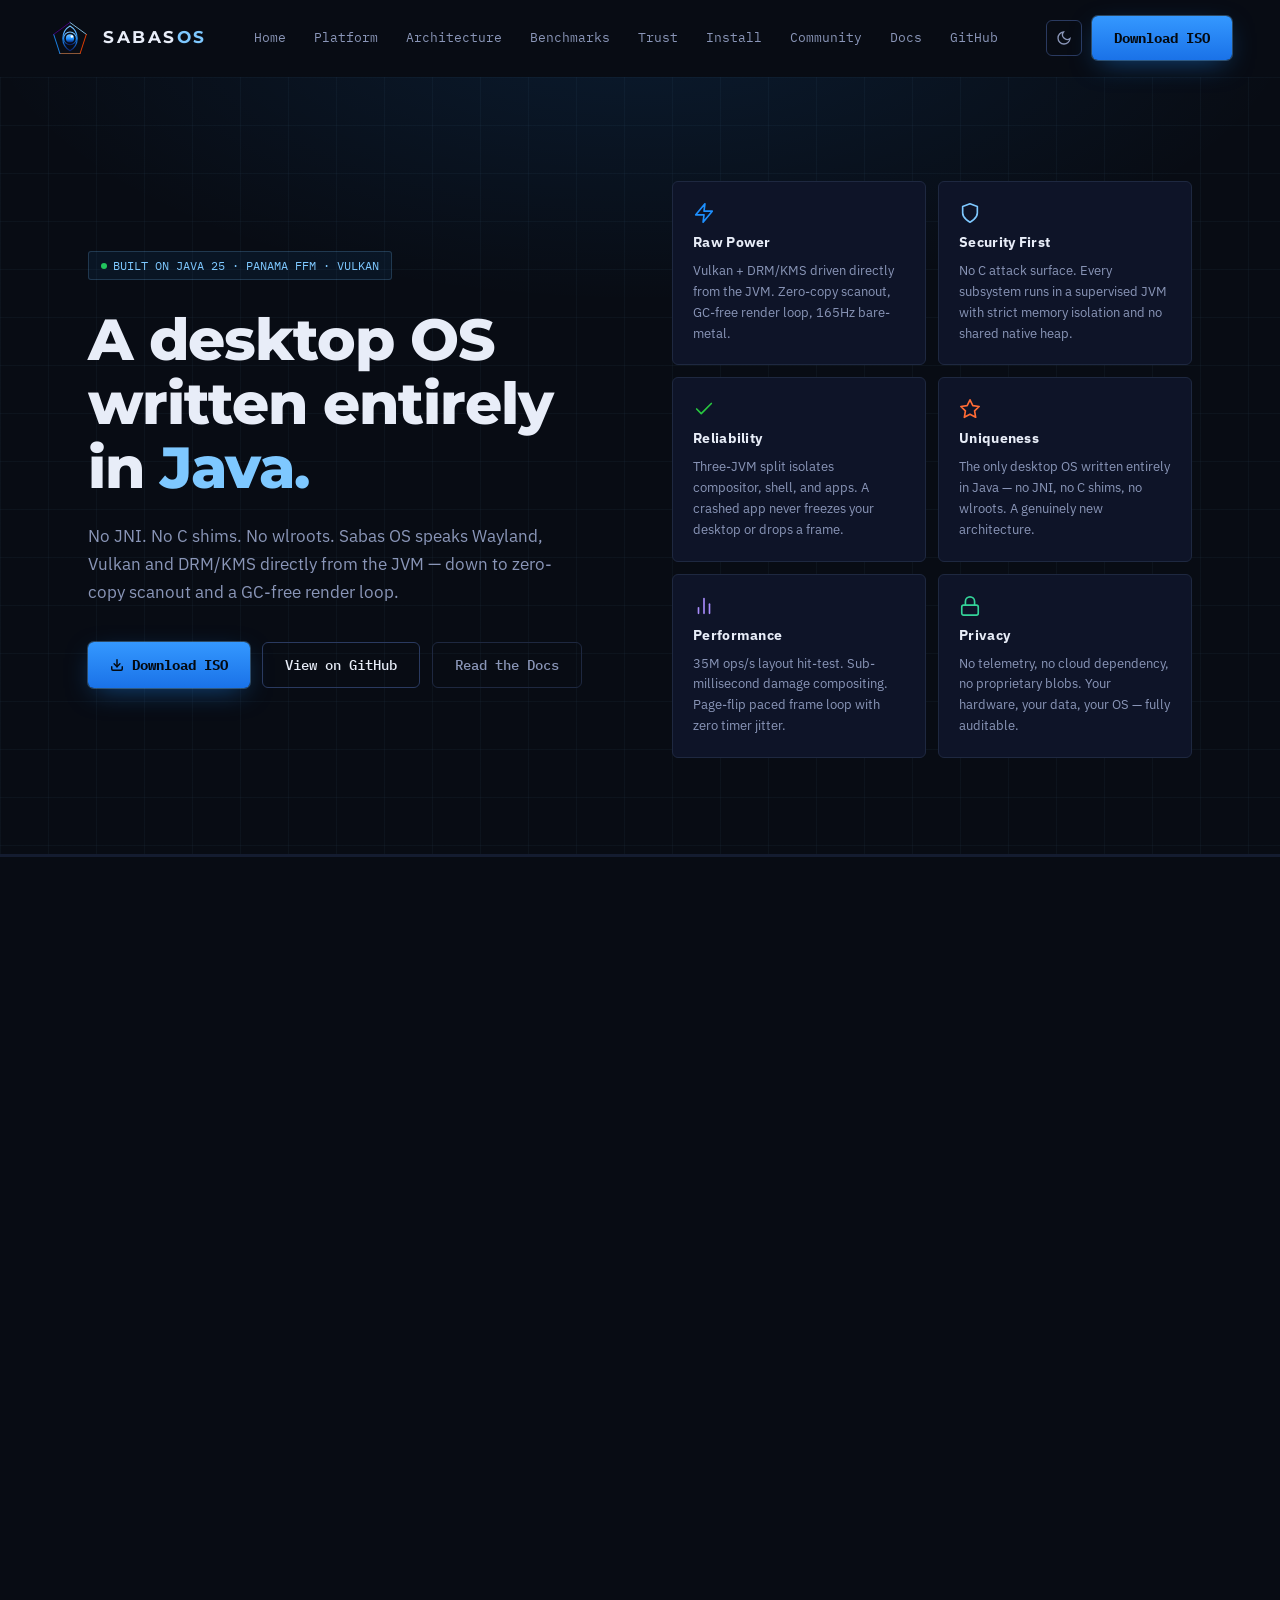
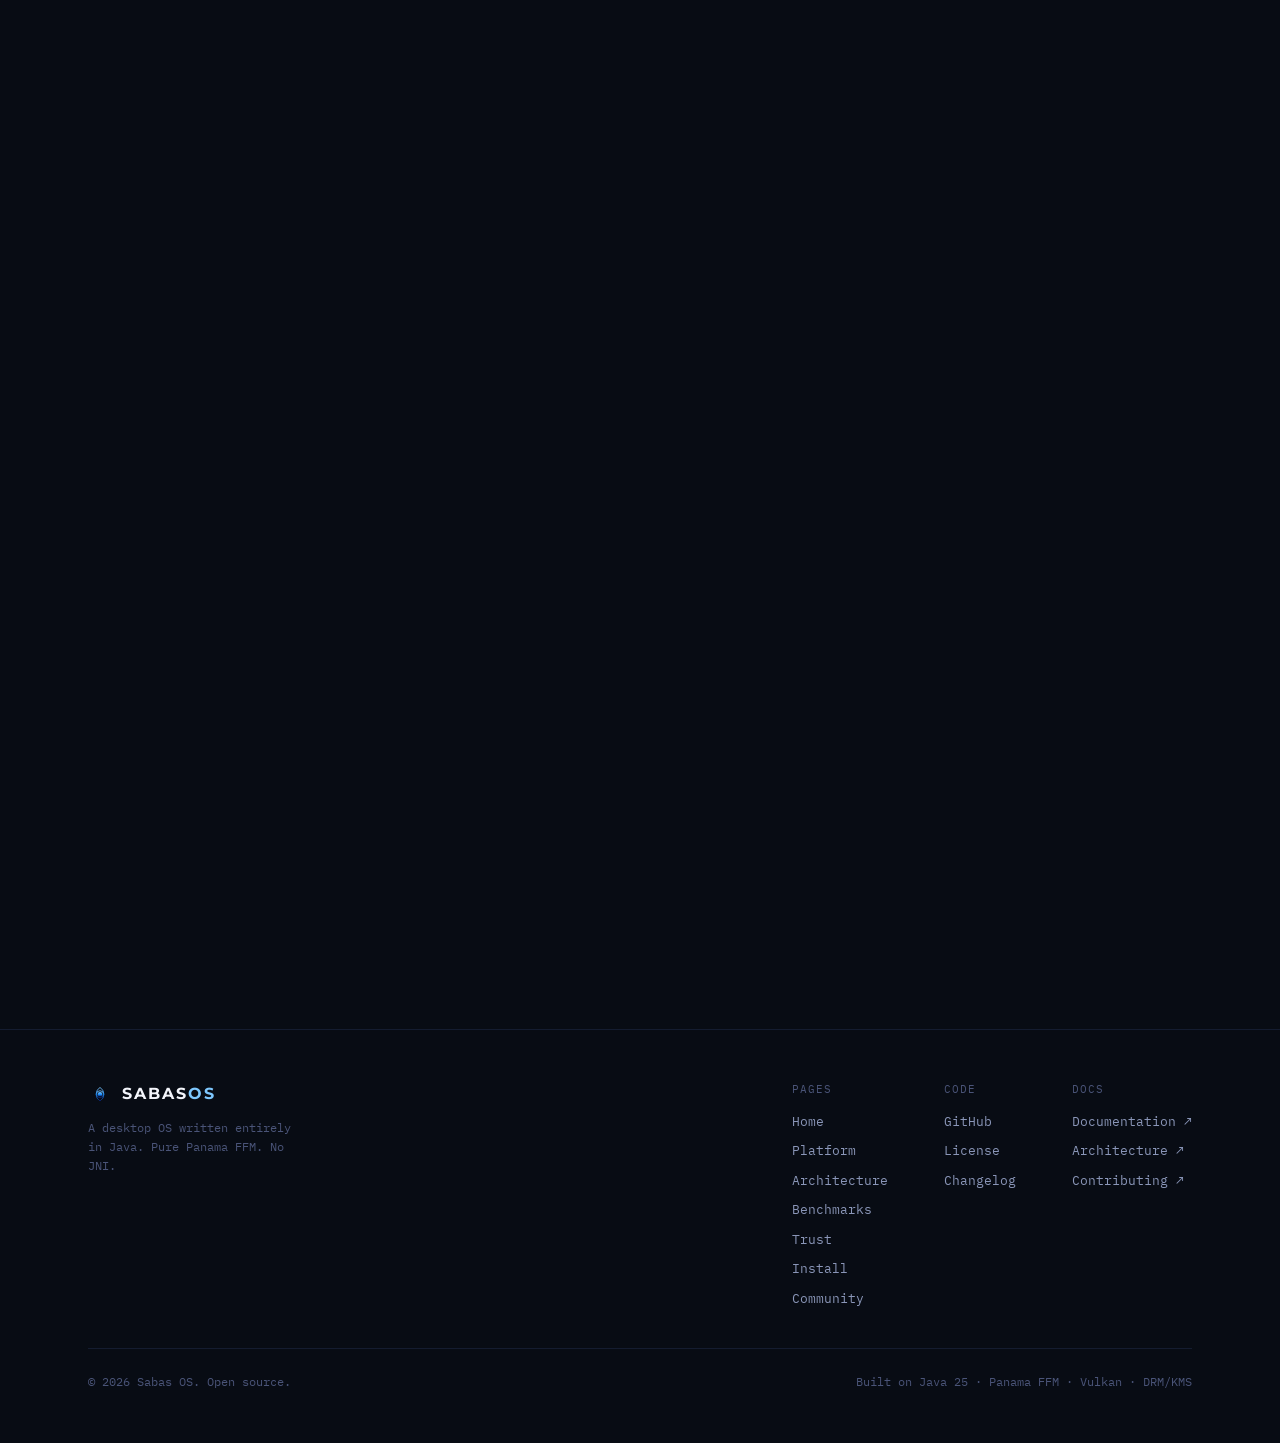
==== index.html @ 90305982 "feat: replace terminal with hero flash cards (power, security, reliability, uniqueness, performance," ====
<!DOCTYPE html>
<html lang="en">
<head>
  <meta charset="UTF-8">
  <meta name="viewport" content="width=device-width, initial-scale=1.0">
  <title>Sabas OS — A Desktop OS Written Entirely in Java</title>
  <meta name="description" content="Pure Panama FFM. Direct Vulkan + DRM/KMS. Zero-copy scanout. No JNI, no C shims, no wlroots.">
  <meta property="og:title" content="Sabas OS">
  <meta property="og:description" content="A desktop OS written entirely in Java — pure Panama FFM, direct Vulkan/DRM, zero-copy scanout.">
  <meta property="og:type" content="website">
  <link rel="preconnect" href="https://fonts.googleapis.com">
  <link rel="preconnect" href="https://fonts.gstatic.com" crossorigin>
  <link rel="stylesheet" href="assets/style.css">
</head>
<body>

<!-- NAV -->
<nav id="nav">
  <div class="nav-logo">
    <img src="assets/logo/sabas-pentagon-badge.svg" width="44" height="44" alt="Sabas OS" aria-hidden="true">
    <span class="nav-logo-text">SABAS<span>OS</span></span>
  </div>
  <div class="nav-links">
    <a href="index.html">Home</a>
    <a href="platform.html">Platform</a>
    <a href="architecture.html">Architecture</a>
    <a href="performance.html">Benchmarks</a>
    <a href="trust.html">Trust</a>
    <a href="install.html">Install</a>
    <a href="community.html">Community</a>
    <a href="https://sabasos.github.io/" target="_blank" rel="noopener">Docs</a>
    <a href="https://github.com/sabasos" target="_blank" rel="noopener">GitHub</a>
  </div>
  <div style="display:flex;align-items:center;gap:10px;">
    <button class="theme-toggle" aria-label="Toggle theme">
      <svg class="icon-moon" width="16" height="16" viewBox="0 0 24 24" fill="none" stroke="currentColor" stroke-width="2" stroke-linecap="round"><path d="M21 12.79A9 9 0 1 1 11.21 3 7 7 0 0 0 21 12.79z"/></svg>
      <svg class="icon-sun" width="16" height="16" viewBox="0 0 24 24" fill="none" stroke="currentColor" stroke-width="2" stroke-linecap="round"><circle cx="12" cy="12" r="5"/><line x1="12" y1="1" x2="12" y2="3"/><line x1="12" y1="21" x2="12" y2="23"/><line x1="4.22" y1="4.22" x2="5.64" y2="5.64"/><line x1="18.36" y1="18.36" x2="19.78" y2="19.78"/><line x1="1" y1="12" x2="3" y2="12"/><line x1="21" y1="12" x2="23" y2="12"/><line x1="4.22" y1="19.78" x2="5.64" y2="18.36"/><line x1="18.36" y1="5.64" x2="19.78" y2="4.22"/></svg>
    </button>
    <a href="install.html" class="btn btn-primary">Download ISO</a>
  </div>
</nav>

<!-- HERO -->
<section class="hero grid-bg">
  <div class="hero-glow"></div>
  <div class="wrap hero-inner" style="position:relative;">
    <div>
      <div class="badge">
        <span class="badge-dot"></span>
        BUILT ON JAVA 25 · PANAMA FFM · VULKAN
      </div>
      <h1 class="display hero-headline">
        A desktop OS<br>written entirely<br>in <em>Java.</em>
      </h1>
      <p class="hero-sub">
        No JNI. No C shims. No wlroots. Sabas OS speaks Wayland, Vulkan and DRM/KMS directly from the JVM — down to zero-copy scanout and a GC-free render loop.
      </p>
      <div class="hero-actions">
        <a href="install.html" class="btn btn-primary">
          <svg width="14" height="14" viewBox="0 0 24 24" fill="none" stroke="currentColor" stroke-width="2.5" stroke-linecap="round"><path d="M21 15v4a2 2 0 0 1-2 2H5a2 2 0 0 1-2-2v-4"/><polyline points="7 10 12 15 17 10"/><line x1="12" y1="15" x2="12" y2="3"/></svg>
          Download ISO
        </a>
        <a href="https://github.com/sabasos" class="btn btn-secondary" target="_blank" rel="noopener">View on GitHub</a>
        <a href="https://sabasos.github.io/" class="btn btn-ghost" target="_blank" rel="noopener">Read the Docs</a>
      </div>
    </div>
    <div class="hero-cards">
      <div class="hero-card">
        <div class="hero-card-icon" style="color:#1E90FF;">
          <svg width="22" height="22" viewBox="0 0 24 24" fill="none" stroke="currentColor" stroke-width="1.8" stroke-linecap="round" stroke-linejoin="round"><polygon points="13 2 3 14 12 14 11 22 21 10 12 10 13 2"/></svg>
        </div>
        <div class="hero-card-title">Raw Power</div>
        <div class="hero-card-desc">Vulkan + DRM/KMS driven directly from the JVM. Zero-copy scanout, GC-free render loop, 165Hz bare-metal.</div>
      </div>
      <div class="hero-card">
        <div class="hero-card-icon" style="color:#7EC8FF;">
          <svg width="22" height="22" viewBox="0 0 24 24" fill="none" stroke="currentColor" stroke-width="1.8" stroke-linecap="round" stroke-linejoin="round"><path d="M12 22s8-4 8-10V5l-8-3-8 3v7c0 6 8 10 8 10z"/></svg>
        </div>
        <div class="hero-card-title">Security First</div>
        <div class="hero-card-desc">No C attack surface. Every subsystem runs in a supervised JVM with strict memory isolation and no shared native heap.</div>
      </div>
      <div class="hero-card">
        <div class="hero-card-icon" style="color:#28C840;">
          <svg width="22" height="22" viewBox="0 0 24 24" fill="none" stroke="currentColor" stroke-width="1.8" stroke-linecap="round" stroke-linejoin="round"><polyline points="20 6 9 17 4 12"/></svg>
        </div>
        <div class="hero-card-title">Reliability</div>
        <div class="hero-card-desc">Three-JVM split isolates compositor, shell, and apps. A crashed app never freezes your desktop or drops a frame.</div>
      </div>
      <div class="hero-card">
        <div class="hero-card-icon" style="color:#FF6B35;">
          <svg width="22" height="22" viewBox="0 0 24 24" fill="none" stroke="currentColor" stroke-width="1.8" stroke-linecap="round" stroke-linejoin="round"><polygon points="12 2 15.09 8.26 22 9.27 17 14.14 18.18 21.02 12 17.77 5.82 21.02 7 14.14 2 9.27 8.91 8.26 12 2"/></svg>
        </div>
        <div class="hero-card-title">Uniqueness</div>
        <div class="hero-card-desc">The only desktop OS written entirely in Java — no JNI, no C shims, no wlroots. A genuinely new architecture.</div>
      </div>
      <div class="hero-card">
        <div class="hero-card-icon" style="color:#A78BFA;">
          <svg width="22" height="22" viewBox="0 0 24 24" fill="none" stroke="currentColor" stroke-width="1.8" stroke-linecap="round" stroke-linejoin="round"><line x1="18" y1="20" x2="18" y2="10"/><line x1="12" y1="20" x2="12" y2="4"/><line x1="6" y1="20" x2="6" y2="14"/></svg>
        </div>
        <div class="hero-card-title">Performance</div>
        <div class="hero-card-desc">35M ops/s layout hit-test. Sub-millisecond damage compositing. Page-flip paced frame loop with zero timer jitter.</div>
      </div>
      <div class="hero-card">
        <div class="hero-card-icon" style="color:#34D399;">
          <svg width="22" height="22" viewBox="0 0 24 24" fill="none" stroke="currentColor" stroke-width="1.8" stroke-linecap="round" stroke-linejoin="round"><rect x="3" y="11" width="18" height="11" rx="2" ry="2"/><path d="M7 11V7a5 5 0 0 1 10 0v4"/></svg>
        </div>
        <div class="hero-card-title">Privacy</div>
        <div class="hero-card-desc">No telemetry, no cloud dependency, no proprietary blobs. Your hardware, your data, your OS — fully auditable.</div>
      </div>
    </div>
  </div>
</section>

<!-- STATS BAR -->
<div class="stats-bar">
  <div class="wrap">
    <div class="stats-inner">
    </div>
  </div>
</div>

<!-- ABOUT -->
<section id="about" class="wrap section">
  <div style="display:grid;grid-template-columns:1fr 1fr;gap:64px;align-items:center;" class="reveal about-grid">
    <div>
      <span class="label">ABOUT</span>
      <h2 class="display" style="font-size:36px;font-weight:700;letter-spacing:-.3px;margin-bottom:20px;">What is Sabas OS?</h2>
      <p style="font-size:15px;line-height:1.75;color:var(--text-dim);margin-bottom:18px;">Sabas OS is a full desktop operating system built entirely in Java — not a Java desktop environment running on top of Linux, but a compositor, shell, window manager, and application platform that speaks directly to the hardware through Java 25's Panama Foreign Function &amp; Memory API.</p>
      <p style="font-size:15px;line-height:1.75;color:var(--text-dim);margin-bottom:18px;">The project started from a single question: <em style="color:var(--text);font-style:normal;">what does a modern OS look like if you remove the assumption that the graphics stack must be written in C?</em> The answer turned out to be a cleaner architecture — one runtime, one memory model, one toolchain — with no JNI bridges, no C shims, and no wlroots dependency anywhere in the stack.</p>
      <p style="font-size:15px;line-height:1.75;color:var(--text-dim);">Today Sabas OS boots bare-metal on AMD and Intel hardware, drives Vulkan and DRM/KMS directly from the JVM, and ships a working desktop with a terminal, file manager, system monitor, software center, and a built-in IDE with local AI.</p>
    </div>
    <div style="display:flex;flex-direction:column;gap:12px;">
      <div class="about-stat-card">
        <div class="about-stat-icon"><svg width="20" height="20" viewBox="0 0 24 24" fill="none" stroke="currentColor" stroke-width="1.6" stroke-linecap="round" stroke-linejoin="round"><polyline points="8 6 2 12 8 18"/><polyline points="16 6 22 12 16 18"/><line x1="13" y1="4" x2="11" y2="20"/></svg></div>
        <div><div class="about-stat-title">Pure Java, Java 25</div><div class="about-stat-desc">Panama FFM + Vector API. Zero native glue in the compositor, shell, or any built-in app.</div></div>
      </div>
      <div class="about-stat-card">
        <div class="about-stat-icon"><svg width="20" height="20" viewBox="0 0 24 24" fill="none" stroke="currentColor" stroke-width="1.6" stroke-linecap="round" stroke-linejoin="round"><circle cx="12" cy="12" r="10"/><polyline points="12 6 12 12 16 14"/></svg></div>
        <div><div class="about-stat-title">Active development</div><div class="about-stat-desc">Compositor, shell, IDE, AI, audio and browser subsystems all under active development in 2026.</div></div>
      </div>
      <div class="about-stat-card">
        <div class="about-stat-icon"><svg width="20" height="20" viewBox="0 0 24 24" fill="none" stroke="currentColor" stroke-width="1.6" stroke-linecap="round" stroke-linejoin="round"><path d="M17 21v-2a4 4 0 0 0-4-4H5a4 4 0 0 0-4 4v2"/><circle cx="9" cy="7" r="4"/><path d="M23 21v-2a4 4 0 0 0-3-3.87"/><path d="M16 3.13a4 4 0 0 1 0 7.75"/></svg></div>
        <div><div class="about-stat-title">Open source</div><div class="about-stat-desc">Every module is publicly reviewable. Architecture decisions are documented in the repo.</div></div>
      </div>
      <div class="about-stat-card">
        <div class="about-stat-icon"><svg width="20" height="20" viewBox="0 0 24 24" fill="none" stroke="currentColor" stroke-width="1.6" stroke-linecap="round" stroke-linejoin="round"><rect x="2" y="3" width="20" height="14" rx="2"/><line x1="8" y1="21" x2="16" y2="21"/><line x1="12" y1="17" x2="12" y2="21"/></svg></div>
        <div><div class="about-stat-title">Bare-metal first</div><div class="about-stat-desc">Designed to boot and run on real hardware — AMD, Intel, NVIDIA — not just inside a VM.</div></div>
      </div>
    </div>
  </div>
</section>

<!-- DESKTOP MOCK -->
<div class="wrap section-sm reveal">
  <div style="text-align:center;margin-bottom:24px;"><span class="label">THE DESKTOP</span></div>
  <div class="desktop-mock">
    <div class="mock-panel">
      <div class="mock-panel-left">
        <svg width="14" height="14" viewBox="0 0 200 200" style="opacity:.6"><circle cx="100" cy="102" r="18.73" fill="#7EC8FF"/></svg>
        <span class="mock-panel-item active">Workspace 1</span>
        <span class="mock-panel-item">Workspace 2</span>
        <span class="mock-panel-item">Workspace 3</span>
      </div>
      <span class="mock-clock">Mon 14 Jul  14:32</span>
      <div style="display:flex;gap:12px;align-items:center;">
        <span class="mock-panel-item">▲ 2.1%</span>
        <span class="mock-panel-item">⬡ 4.2 GB</span>
        <span class="mock-panel-item active">165Hz</span>
      </div>
    </div>
    <div class="mock-desktop">
      <div class="mock-window" style="width:38%;height:72%;">
        <div class="mock-titlebar">
          <div class="mock-btn" style="background:#FF5F57;"></div>
          <div class="mock-btn" style="background:#FEBC2E;"></div>
          <div class="mock-btn" style="background:#28C840;"></div>
          <span style="font-family:'IBM Plex Mono',monospace;font-size:9px;color:var(--text-faint);margin-left:8px;">sabas-ide — Main.java</span>
        </div>
        <div class="mock-content" style="background:rgba(6,10,18,0.9);">
          <div class="mock-line accent" style="width:45%;"></div>
          <div class="mock-line" style="width:90%;"></div>
          <div class="mock-line" style="width:75%;"></div>
          <div class="mock-line accent" style="width:55%;"></div>
          <div class="mock-line" style="width:85%;"></div>
          <div class="mock-line" style="width:40%;"></div>
          <div class="mock-line accent" style="width:70%;"></div>
          <div class="mock-line" style="width:60%;"></div>
        </div>
      </div>
      <div style="display:flex;flex-direction:column;gap:10px;width:28%;height:72%;">
        <div class="mock-window" style="flex:1;">
          <div class="mock-titlebar">
            <div class="mock-btn" style="background:#FF5F57;"></div>
            <div class="mock-btn" style="background:#FEBC2E;"></div>
            <div class="mock-btn" style="background:#28C840;"></div>
            <span style="font-family:'IBM Plex Mono',monospace;font-size:9px;color:var(--text-faint);margin-left:8px;">Terminal</span>
          </div>
          <div class="mock-content" style="background:rgba(6,10,18,0.9);">
            <div class="mock-line" style="width:80%;"></div>
            <div class="mock-line accent" style="width:60%;"></div>
            <div class="mock-line" style="width:70%;"></div>
          </div>
        </div>
        <div class="mock-window" style="flex:1;">
          <div class="mock-titlebar">
            <div class="mock-btn" style="background:#FF5F57;"></div>
            <div class="mock-btn" style="background:#FEBC2E;"></div>
            <div class="mock-btn" style="background:#28C840;"></div>
            <span style="font-family:'IBM Plex Mono',monospace;font-size:9px;color:var(--text-faint);margin-left:8px;">System Monitor</span>
          </div>
          <div class="mock-content">
            <div class="mock-line accent" style="width:90%;"></div>
            <div class="mock-line" style="width:65%;"></div>
            <div class="mock-line accent" style="width:50%;"></div>
          </div>
        </div>
      </div>
      <div class="mock-window" style="width:26%;height:72%;">
        <div class="mock-titlebar">
          <div class="mock-btn" style="background:#FF5F57;"></div>
          <div class="mock-btn" style="background:#FEBC2E;"></div>
          <div class="mock-btn" style="background:#28C840;"></div>
          <span style="font-family:'IBM Plex Mono',monospace;font-size:9px;color:var(--text-faint);margin-left:8px;">Files</span>
        </div>
        <div class="mock-content">
          <div class="mock-line" style="width:70%;"></div>
          <div class="mock-line" style="width:55%;"></div>
          <div class="mock-line accent" style="width:80%;"></div>
          <div class="mock-line" style="width:60%;"></div>
        </div>
      </div>
    </div>
    <div style="position:absolute;bottom:10px;left:50%;transform:translateX(-50%);font-family:'IBM Plex Mono',monospace;font-size:9px;color:var(--text-faint);white-space:nowrap;">
      sabas-shell · Vulkan compositor · 165Hz · zero-copy scanout path A
    </div>
  </div>
</div>

<!-- PAGE NAV STRIP -->
<div class="wrap" style="padding-block:48px 96px;">
  <div style="display:grid;grid-template-columns:repeat(3,1fr);gap:12px;" class="reveal">
    <a href="platform.html" class="page-nav-card">
      <div class="page-nav-label">NEXT →</div>
      <div class="page-nav-title">Platform &amp; Apps</div>
      <div class="page-nav-desc">Workspace isolation, AI, IDE, browser, audio, media, built-in apps.</div>
    </a>
    <a href="architecture.html" class="page-nav-card">
      <div class="page-nav-label">EXPLORE →</div>
      <div class="page-nav-title">Architecture</div>
      <div class="page-nav-desc">Three-JVM split, frame loop, scanout paths, comparison table.</div>
    </a>
    <a href="performance.html" class="page-nav-card">
      <div class="page-nav-label">NUMBERS →</div>
      <div class="page-nav-title">Benchmarks</div>
      <div class="page-nav-desc">30 JMH results across layout, rasteriser, config, PTY and VT parser.</div>
    </a>
  </div>
</div>

<!-- FOOTER -->
<footer class="footer">
  <div class="wrap">
    <div class="footer-inner">
      <div class="footer-brand">
        <div style="display:flex;align-items:center;gap:10px;">
          <svg width="24" height="24" viewBox="0 0 200 200" aria-hidden="true">
            <defs><linearGradient id="footGrad" x1="0%" y1="100%" x2="0%" y2="0%"><stop offset="0%" stop-color="#0B1F6B"/><stop offset="45%" stop-color="#1E90FF"/><stop offset="100%" stop-color="#7EC8FF"/></linearGradient></defs>
            <path d="M100,45.7 A65,65 0 0,1 100,158.3 A65,65 0 0,1 100,45.7 Z" fill="none" stroke="url(#footGrad)" stroke-width="7"/>
            <circle cx="100" cy="102" r="29.02" fill="none" stroke="url(#footGrad)" stroke-width="7"/>
            <circle cx="100" cy="102" r="18.73" fill="url(#footGrad)"/>
          </svg>
          <span style="font-family:'Montserrat',sans-serif;font-weight:700;font-size:16px;letter-spacing:2px;color:#F3F5FB;">SABAS<span style="color:var(--accent-bright);">OS</span></span>
        </div>
        <p class="footer-tagline">A desktop OS written entirely in Java. Pure Panama FFM. No JNI.</p>
      </div>
      <div class="footer-cols">
        <div class="footer-col">
          <span class="footer-col-title">PAGES</span>
          <a href="index.html">Home</a>
          <a href="platform.html">Platform</a>
          <a href="architecture.html">Architecture</a>
          <a href="performance.html">Benchmarks</a>
          <a href="trust.html">Trust</a>
          <a href="install.html">Install</a>
          <a href="community.html">Community</a>
        </div>
        <div class="footer-col">
          <span class="footer-col-title">CODE</span>
          <a href="https://github.com/sabasos" target="_blank" rel="noopener">GitHub</a>
          <a href="https://github.com/sabasos/sabas-os/blob/main/LICENSE" target="_blank" rel="noopener">License</a>
          <a href="https://github.com/sabasos/sabas-os/releases" target="_blank" rel="noopener">Changelog</a>
        </div>
        <div class="footer-col">
          <span class="footer-col-title">DOCS</span>
          <a href="https://sabasos.github.io/" target="_blank" rel="noopener">Documentation ↗</a>
          <a href="https://sabasos.github.io/" target="_blank" rel="noopener">Architecture ↗</a>
          <a href="https://sabasos.github.io/" target="_blank" rel="noopener">Contributing ↗</a>
        </div>
      </div>
    </div>
    <div class="footer-bottom">
      <span class="footer-copy">© 2026 Sabas OS. Open source.</span>
      <span class="footer-copy" style="color:var(--text-faint);">Built on Java 25 · Panama FFM · Vulkan · DRM/KMS</span>
    </div>
  </div>
</footer>

<script src="assets/main.js"></script>
</body>
</html>
---- assets/style.css ----
/* ================================================================
   Sabas OS — style.css
   ================================================================ */
@import url('https://fonts.googleapis.com/css2?family=Montserrat:wght@600;700;800&family=IBM+Plex+Sans:wght@400;500;600&family=IBM+Plex+Mono:wght@400;500&display=swap');

:root {
  --bg: #080C14;
  --bg-raised: #0C1120;
  --bg-card: #0E1428;
  --border: #1E2840;
  --border-soft: #141C30;
  --border-bright: #2A3A60;
  --text: #E8EDF8;
  --text-dim: #8A96B8;
  --text-faint: #4A5478;
  --accent: #1E90FF;
  --accent-bright: #7EC8FF;
  --accent-glow: rgba(30,144,255,0.18);
  --flame: #FF4500;
  --flame-dim: rgba(255,69,0,0.15);
  --green: #22C55E;
  --radius: 6px;
}

[data-theme="light"] {
  --bg: #F4F7FD;
  --bg-raised: #EAEEF8;
  --bg-card: #FFFFFF;
  --border: #D0D8EC;
  --border-soft: #E0E6F4;
  --border-bright: #B0BCDA;
  --text: #0E1428;
  --text-dim: #3A4A6A;
  --text-faint: #7A8AAA;
  --accent: #1060CC;
  --accent-bright: #1060CC;
  --accent-glow: rgba(16,96,204,0.12);
  --flame: #D93A00;
  --flame-dim: rgba(217,58,0,0.1);
  --green: #16A34A;
}

*, *::before, *::after { box-sizing: border-box; margin: 0; padding: 0; }
html { scroll-behavior: smooth; }
body {
  background: var(--bg);
  color: var(--text);
  font-family: 'IBM Plex Sans', system-ui, sans-serif;
  -webkit-font-smoothing: antialiased;
  overflow-x: hidden;
  line-height: 1.5;
}
h1,h2,h3,h4 { text-wrap: balance; line-height: 1.1; }
a { color: var(--accent-bright); text-decoration: none; transition: color .15s; }
a:hover { color: #B0DAFF; }
code, .mono { font-family: 'IBM Plex Mono', 'SF Mono', monospace; }
.display { font-family: 'Montserrat', system-ui, sans-serif; }
::selection { background: var(--accent); color: #04090F; }

/* Layout */
.wrap { max-width: 1200px; margin: 0 auto; padding-inline: 48px; }
.section { padding-block: 96px; }
.section-sm { padding-block: 64px; }

/* Grid bg */
.grid-bg {
  background-image:
    linear-gradient(rgba(126,200,255,0.04) 1px, transparent 1px),
    linear-gradient(90deg, rgba(126,200,255,0.04) 1px, transparent 1px);
  background-size: 48px 48px;
}

/* Buttons */
.btn {
  display: inline-flex; align-items: center; gap: 8px;
  padding: 12px 22px; border-radius: var(--radius);
  font-size: 13.5px; font-weight: 500; font-family: 'IBM Plex Mono', monospace;
  cursor: pointer; border: none; transition: all .15s; white-space: nowrap;
}
.btn-primary {
  background: linear-gradient(180deg, #3498FF 0%, #1A72E8 100%);
  color: #04090F; font-weight: 700;
  box-shadow: 0 0 0 1px rgba(126,200,255,0.3), 0 8px 28px -8px rgba(30,144,255,0.5);
}
.btn-primary:hover { filter: brightness(1.1); color: #04090F; transform: translateY(-1px); }
.btn-secondary { background: transparent; color: var(--text); border: 1px solid var(--border-bright); }
.btn-secondary:hover { border-color: #4A6090; background: rgba(126,200,255,0.05); color: var(--text); }
.btn-ghost { background: transparent; color: var(--text-dim); border: 1px solid var(--border); }
.btn-ghost:hover { color: var(--text); border-color: var(--border-bright); }

/* Labels */
.label {
  display: inline-flex; align-items: center; gap: 8px;
  font-family: 'IBM Plex Mono', monospace; font-size: 11px;
  color: var(--accent-bright); letter-spacing: 1.5px; margin-bottom: 16px;
}
.label::before { content: ''; width: 16px; height: 1px; background: var(--accent-bright); opacity: .6; }

/* Cards */
.card { background: var(--bg-card); border: 1px solid var(--border); border-radius: var(--radius); padding: 32px; }
.card-top-accent { border-top: 2px solid var(--accent); }
.card-top-flame { border-top: 2px solid var(--flame); }

/* Terminal */
.terminal { background: var(--bg-raised); border: 1px solid var(--border); border-radius: var(--radius); overflow: hidden; box-shadow: 0 24px 64px -24px rgba(0,0,0,0.7), 0 0 0 1px rgba(126,200,255,0.06); }
.terminal-bar { display: flex; align-items: center; gap: 7px; padding: 11px 14px; border-bottom: 1px solid var(--border-soft); background: rgba(255,255,255,0.02); }
.terminal-dot { width: 10px; height: 10px; border-radius: 50%; }
.terminal-body { padding: 20px; font-size: 13px; line-height: 1.9; color: #8AA4CC; overflow-x: auto; }
.terminal-body .prompt { color: var(--text-faint); }
.terminal-body .out { color: #5A7090; }
.terminal-body .ok { color: var(--accent-bright); }
.terminal-body .cmd { color: #C8D8F0; }

/* Badge */
.badge { display: inline-flex; align-items: center; gap: 6px; font-family: 'IBM Plex Mono', monospace; font-size: 11.5px; color: var(--accent-bright); border: 1px solid rgba(126,200,255,0.2); background: rgba(30,144,255,0.07); padding: 5px 12px; border-radius: 3px; margin-bottom: 28px; }
.badge-dot { width: 6px; height: 6px; border-radius: 50%; background: var(--green); animation: pulse 2s infinite; }
@keyframes pulse { 0%,100%{opacity:1} 50%{opacity:.4} }

/* Reveal */
.reveal { opacity: 0; transform: translateY(24px); transition: opacity .55s ease, transform .55s ease; }
.reveal.visible { opacity: 1; transform: none; }
.reveal-delay-1 { transition-delay: .1s; }
.reveal-delay-2 { transition-delay: .2s; }
.reveal-delay-3 { transition-delay: .3s; }

/* Nav */
#nav { position: sticky; top: 0; z-index: 100; display: flex; align-items: center; justify-content: space-between; padding: 16px 48px; border-bottom: 1px solid transparent; transition: border-color .2s, background .2s, backdrop-filter .2s; }
#nav.scrolled { border-bottom-color: var(--border-soft); background: rgba(8,12,20,0.9); backdrop-filter: blur(12px); }
[data-theme="light"] #nav { background: rgba(244,247,253,0.95); }
[data-theme="light"] #nav.scrolled { background: rgba(244,247,253,0.95); }
.nav-logo { display: flex; align-items: center; gap: 11px; }
.nav-logo-text { font-family: 'Montserrat', sans-serif; font-weight: 700; font-size: 17px; letter-spacing: 2.5px; color: var(--text); }
.nav-logo-text span { color: var(--accent-bright); }
.nav-links { display: flex; gap: 28px; align-items: center; }
.nav-links a { font-family: 'IBM Plex Mono', monospace; font-size: 13px; color: var(--text-dim); transition: color .15s; }
.nav-links a:hover, .nav-links a.active { color: var(--text); }

/* Hero */
.hero { position: relative; border-bottom: 1px solid var(--border-soft); }
.hero-glow { position: absolute; inset: 0; pointer-events: none; background: radial-gradient(ellipse 80% 60% at 50% -10%, rgba(30,144,255,0.12), transparent 65%); }
.hero-inner { display: grid; grid-template-columns: 1fr 1fr; gap: 64px; align-items: center; padding-block: 104px 96px; }
.hero-headline { font-size: 58px; font-weight: 800; letter-spacing: -1px; color: var(--text); margin-bottom: 22px; }
.hero-cards { display: grid; grid-template-columns: 1fr 1fr; gap: 12px; }
.hero-card { background: var(--bg-card); border: 1px solid var(--border); border-radius: var(--radius); padding: 20px; display: flex; flex-direction: column; gap: 8px; transition: border-color .15s, background .15s; }
.hero-card:hover { border-color: var(--accent-bright); background: var(--accent-glow); }
.hero-card-icon { display: flex; }
.hero-card-title { font-size: 14px; font-weight: 700; color: var(--text); letter-spacing: .3px; }
.hero-card-desc { font-size: 13px; line-height: 1.6; color: var(--text-dim); }
.hero-headline em { font-style: normal; color: var(--accent-bright); }
.hero-sub { font-size: 17px; line-height: 1.65; color: var(--text-dim); margin-bottom: 36px; max-width: 500px; }
.hero-actions { display: flex; gap: 12px; flex-wrap: wrap; }

/* Stats bar */
.stats-bar { border-top: 1px solid var(--border-soft); border-bottom: 1px solid var(--border-soft); background: var(--bg-raised); }
.stats-inner { display: flex; align-items: stretch; }
.stat-item { flex: 1; padding: 28px 32px; border-right: 1px solid var(--border-soft); display: flex; flex-direction: column; gap: 4px; }
.stat-item:last-child { border-right: none; }
.stat-value { font-family: 'Montserrat', sans-serif; font-size: 28px; font-weight: 800; color: var(--accent-bright); }
.stat-label { font-family: 'IBM Plex Mono', monospace; font-size: 11px; color: var(--text-faint); letter-spacing: 1px; }

/* Feature grid */
.feature-grid { display: grid; grid-template-columns: repeat(2, 1fr); gap: 1px; background: var(--border); border: 1px solid var(--border); border-radius: var(--radius); overflow: hidden; }
.feature-card { background: var(--bg-card); padding: 36px; display: flex; flex-direction: column; gap: 14px; }
.feature-card-wide { grid-column: 1 / -1; }
.feature-icon { color: var(--accent-bright); flex-shrink: 0; }
.feature-tag { font-family: 'IBM Plex Mono', monospace; font-size: 10.5px; color: var(--text-faint); letter-spacing: 1px; }
.feature-title { font-size: 19px; font-weight: 600; color: #F0F4FA; }
.feature-desc { font-size: 14px; line-height: 1.7; color: var(--text-dim); }
.feature-chip { font-family: 'IBM Plex Mono', monospace; font-size: 11px; color: var(--text-faint); padding-top: 8px; border-top: 1px solid var(--border-soft); margin-top: 4px; }

/* Value grid */
.value-grid { display: grid; grid-template-columns: repeat(3, 1fr); gap: 1px; background: var(--border); border: 1px solid var(--border); border-radius: var(--radius); overflow: hidden; }
.value-card { background: var(--bg-card); padding: 32px; border-top: 2px solid var(--accent); }
.value-card.flame { border-top-color: var(--flame); }
.value-title { font-size: 16px; font-weight: 600; color: #F0F4FA; margin-bottom: 10px; }
.value-desc { font-size: 13.5px; line-height: 1.65; color: var(--text-dim); }

/* Apps grid */
.apps-grid { display: grid; grid-template-columns: repeat(8, 1fr); gap: 1px; background: var(--border); border: 1px solid var(--border); border-radius: var(--radius); overflow: hidden; }
.app-cell { background: var(--bg-card); padding: 28px 20px; display: flex; flex-direction: column; gap: 14px; }
.app-cell svg { color: var(--accent-bright); }
.app-cell.highlight { border-top: 2px solid var(--accent); background: rgba(30,144,255,0.04); }
.app-cell.highlight svg { color: var(--accent-bright); filter: drop-shadow(0 0 6px rgba(126,200,255,0.4)); }
.app-name { font-size: 14px; font-weight: 600; color: #F0F4FA; margin-bottom: 5px; }
.app-desc { font-size: 12px; line-height: 1.6; color: var(--text-dim); }
.app-badge { display: inline-flex; align-items: center; gap: 5px; font-family: 'IBM Plex Mono', monospace; font-size: 10px; color: var(--accent-bright); background: rgba(30,144,255,0.1); border: 1px solid rgba(126,200,255,0.2); padding: 3px 8px; border-radius: 3px; margin-top: 2px; width: fit-content; }

/* Architecture */
.arch-supervisor { background: var(--bg-card); border: 1px solid var(--border); border-radius: var(--radius); padding: 28px 32px; margin-bottom: 8px; }
.arch-row { display: grid; grid-template-columns: 1fr 48px 1fr; gap: 8px; align-items: stretch; }
.arch-box { background: var(--bg-card); border: 1px solid var(--border); border-radius: var(--radius); padding: 28px; }
.arch-connector { display: flex; flex-direction: column; align-items: center; justify-content: center; gap: 6px; }
.arch-label { font-family: 'IBM Plex Mono', monospace; font-size: 10px; color: var(--text-faint); letter-spacing: 1px; margin-bottom: 6px; }
.arch-title { font-size: 15px; font-weight: 600; color: #F0F4FA; margin-bottom: 14px; }
.arch-list { font-family: 'IBM Plex Mono', monospace; font-size: 12px; line-height: 2; color: var(--text-dim); }

/* Path chips */
.path-row { display: grid; grid-template-columns: repeat(6, 1fr); gap: 8px; }
.path-chip { border: 1px solid var(--border); border-radius: 4px; padding: 12px 8px; text-align: center; }
.path-chip.active { border-color: var(--accent); background: rgba(30,144,255,0.08); }
.path-letter { font-family: 'IBM Plex Mono', monospace; font-size: 14px; font-weight: 500; color: var(--text-dim); }
.path-chip.active .path-letter { color: var(--accent-bright); }
.path-desc { font-family: 'IBM Plex Mono', monospace; font-size: 10px; color: var(--text-faint); margin-top: 5px; }
.path-chip.active .path-desc { color: var(--accent-bright); opacity: .7; }

/* Pipeline */
.pipeline { display: flex; align-items: stretch; gap: 0; border: 1px solid var(--border); border-radius: var(--radius); overflow: hidden; }
.pipeline-step { flex: 1; padding: 20px 16px; background: var(--bg-card); border-right: 1px solid var(--border); position: relative; }
.pipeline-step:last-child { border-right: none; }
.pipeline-step::after { content: '→'; position: absolute; right: -10px; top: 50%; transform: translateY(-50%); font-family: 'IBM Plex Mono', monospace; font-size: 12px; color: var(--text-faint); z-index: 1; }
.pipeline-step:last-child::after { display: none; }
.pipeline-num { font-family: 'IBM Plex Mono', monospace; font-size: 10px; color: var(--accent-bright); margin-bottom: 6px; }
.pipeline-name { font-size: 13px; font-weight: 600; color: #F0F4FA; margin-bottom: 4px; }
.pipeline-detail { font-family: 'IBM Plex Mono', monospace; font-size: 11px; color: var(--text-faint); line-height: 1.6; }

/* Comparison table */
.cmp-wrap { overflow-x: auto; border: 1px solid var(--border); border-radius: var(--radius); }
.cmp-table { width: 100%; border-collapse: collapse; font-size: 13px; min-width: 960px; }
.cmp-table th, .cmp-table td { padding: 14px 18px; border-bottom: 1px solid var(--border); text-align: center; }
.cmp-table thead th { font-family: 'IBM Plex Mono', monospace; font-size: 10.5px; color: var(--text-faint); font-weight: 500; letter-spacing: .5px; text-transform: uppercase; }
.cmp-table td { color: var(--text-dim); font-size: 13px; }
.cmp-table .row-label { text-align: left; color: var(--text); font-weight: 500; }
.cmp-table .col-us { background: rgba(30,144,255,0.06); color: var(--accent-bright); border-left: 1px solid rgba(30,144,255,0.25); border-right: 1px solid rgba(30,144,255,0.25); font-family: 'IBM Plex Mono', monospace; font-size: 12.5px; }
.cmp-table tbody tr:last-child td { border-bottom: none; }
.cmp-table .check { color: var(--green); }
.cmp-table .cross { color: var(--text-faint); }

/* Benchmarks */
.bench-env { display: flex; gap: 8px; flex-wrap: wrap; margin-bottom: 28px; }
.bench-env-chip { font-family: 'IBM Plex Mono', monospace; font-size: 11px; color: var(--text-faint); background: rgba(255,255,255,.04); border: 1px solid var(--border); border-radius: 4px; padding: 4px 10px; letter-spacing: .3px; }
.bench-wrap { overflow-x: auto; border: 1px solid var(--border); border-radius: var(--radius); }
.bench-table { width: 100%; border-collapse: collapse; font-size: 13px; min-width: 700px; }
.bench-table thead tr { background: rgba(255,255,255,.03); }
.bench-table th { font-family: 'IBM Plex Mono', monospace; font-size: 10.5px; color: var(--text-faint); font-weight: 500; letter-spacing: .5px; text-transform: uppercase; padding: 12px 18px; border-bottom: 1px solid var(--border); text-align: left; }
.bench-table th.right { text-align: right; }
.bench-table td { padding: 11px 18px; border-bottom: 1px solid rgba(255,255,255,.04); vertical-align: middle; }
.bench-table tbody tr:last-child td { border-bottom: none; }
.bench-table tbody tr:hover td { background: rgba(30,144,255,.04); }
.bench-cat-row td { background: rgba(255,255,255,.02); padding: 8px 18px; }
.bench-cat-label { font-family: 'IBM Plex Mono', monospace; font-size: 10px; letter-spacing: 1px; text-transform: uppercase; color: var(--accent-bright); }
.bench-name { font-size: 13px; color: var(--text); font-weight: 500; }
.bench-method { font-family: 'IBM Plex Mono', monospace; font-size: 10.5px; color: var(--text-faint); margin-top: 2px; }
.bench-val { font-family: 'IBM Plex Mono', monospace; font-size: 13px; font-weight: 600; color: var(--accent-bright); text-align: right; white-space: nowrap; }
.bench-ci { font-family: 'IBM Plex Mono', monospace; font-size: 11px; color: var(--text-faint); text-align: right; white-space: nowrap; }
.bench-bar-cell { width: 140px; }
.bench-bar-track { height: 4px; background: rgba(255,255,255,.07); border-radius: 2px; overflow: hidden; }
.bench-bar-fill { height: 100%; border-radius: 2px; background: linear-gradient(90deg, var(--accent), var(--accent-bright)); width: 0; transition: width 1.1s cubic-bezier(.4,0,.2,1); }

/* Install */
.install-grid { display: grid; grid-template-columns: 1fr 1fr; gap: 56px; align-items: start; }
.req-grid { display: grid; grid-template-columns: 1fr 1fr; gap: 8px 24px; font-family: 'IBM Plex Mono', monospace; font-size: 13px; color: var(--text-dim); line-height: 1.8; }

/* About */
.about-stat-card { display: flex; align-items: flex-start; gap: 16px; background: var(--bg-card); border: 1px solid var(--border); border-radius: var(--radius); padding: 20px 22px; transition: border-color .2s; }
.about-stat-card:hover { border-color: var(--border-bright); }
.about-stat-icon { color: var(--accent-bright); flex-shrink: 0; margin-top: 2px; }
.about-stat-title { font-size: 14px; font-weight: 600; color: #F0F4FA; margin-bottom: 4px; }
.about-stat-desc { font-size: 13px; line-height: 1.6; color: var(--text-dim); }

/* Reliability */
.rel-card { background: var(--bg-card); padding: 32px; display: flex; flex-direction: column; gap: 12px; border-top: 2px solid var(--accent); }
.rel-card svg { color: var(--accent-bright); flex-shrink: 0; }
.rel-title { font-size: 16px; font-weight: 600; color: #F0F4FA; }
.rel-desc { font-size: 13.5px; line-height: 1.7; color: var(--text-dim); }
.rel-chip { font-family: 'IBM Plex Mono', monospace; font-size: 11px; color: var(--text-faint); padding-top: 8px; border-top: 1px solid var(--border-soft); margin-top: 4px; }

/* Security */
.sec-card { background: var(--bg-card); padding: 32px; display: flex; flex-direction: column; gap: 12px; }
.sec-header { display: flex; align-items: center; gap: 12px; }
.sec-header svg { color: var(--accent-bright); flex-shrink: 0; }
.sec-title { font-size: 15px; font-weight: 600; color: #F0F4FA; }
.sec-desc { font-size: 13.5px; line-height: 1.7; color: var(--text-dim); }
.sec-desc code { font-family: 'IBM Plex Mono', monospace; font-size: 12px; color: var(--accent-bright); background: rgba(30,144,255,0.08); padding: 1px 5px; border-radius: 3px; }

/* Privacy */
.priv-card { background: var(--bg-card); border: 1px solid var(--border); border-radius: var(--radius); padding: 28px; display: flex; flex-direction: column; gap: 10px; transition: border-color .2s; }
.priv-card:hover { border-color: var(--border-bright); }
.priv-icon { color: var(--accent-bright); }
.priv-title { font-size: 15px; font-weight: 600; color: #F0F4FA; }
.priv-desc { font-size: 13.5px; line-height: 1.7; color: var(--text-dim); }

/* Files deep dive */
.files-feat { background: var(--bg-raised); border: 1px solid var(--border); border-radius: var(--radius); padding: 16px 18px; display: flex; flex-direction: column; gap: 7px; }
.files-feat-title { display: flex; align-items: center; gap: 7px; font-size: 13px; font-weight: 600; color: #F0F4FA; }
.files-feat-title svg { color: var(--accent-bright); flex-shrink: 0; }
.files-feat-desc { font-size: 12.5px; line-height: 1.65; color: var(--text-dim); }
.cloud-row { display: flex; align-items: center; gap: 10px; font-family: 'IBM Plex Mono', monospace; font-size: 12px; padding: 7px 0; border-bottom: 1px solid var(--border-soft); }
.cloud-row:last-child { border-bottom: none; }
.cloud-dot { width: 8px; height: 8px; border-radius: 50%; flex-shrink: 0; }
.cloud-name { color: var(--text); font-weight: 500; min-width: 100px; }
.cloud-note { color: var(--text-faint); font-size: 11px; }

/* FAQ */
.faq-list { border: 1px solid var(--border); border-radius: var(--radius); overflow: hidden; }
.faq-item { border-bottom: 1px solid var(--border); }
.faq-item:last-child { border-bottom: none; }
.faq-q { width: 100%; display: flex; align-items: center; justify-content: space-between; gap: 16px; padding: 22px 28px; background: var(--bg-card); border: none; cursor: pointer; font-family: 'IBM Plex Sans', sans-serif; font-size: 15px; font-weight: 500; color: var(--text); text-align: left; transition: background .15s; }
.faq-q:hover { background: rgba(126,200,255,0.04); }
.faq-q[aria-expanded="true"] { color: var(--accent-bright); background: rgba(30,144,255,0.05); }
.faq-chevron { flex-shrink: 0; color: var(--text-faint); transition: transform .25s ease; }
.faq-q[aria-expanded="true"] .faq-chevron { transform: rotate(180deg); color: var(--accent-bright); }
.faq-a { max-height: 0; overflow: hidden; transition: max-height .35s ease, padding .25s ease; padding: 0 28px; background: var(--bg-raised); }
.faq-a.open { max-height: 400px; padding: 20px 28px 24px; }
.faq-a p { font-size: 14px; line-height: 1.75; color: var(--text-dim); margin: 0; }
.faq-a code { font-family: 'IBM Plex Mono', monospace; font-size: 12.5px; color: var(--accent-bright); background: rgba(30,144,255,0.08); padding: 1px 5px; border-radius: 3px; }

/* Community */
.community-grid { display: grid; grid-template-columns: repeat(3, 1fr); gap: 16px; }
.community-card { background: var(--bg-card); border: 1px solid var(--border); border-radius: var(--radius); padding: 28px; display: flex; flex-direction: column; gap: 12px; transition: border-color .2s; }
.community-card:hover { border-color: var(--border-bright); }
.community-card svg { color: var(--accent-bright); }
.community-title { font-size: 15px; font-weight: 600; color: #F0F4FA; }
.community-desc { font-size: 13.5px; line-height: 1.6; color: var(--text-dim); }

/* Footer */
.footer { border-top: 1px solid var(--border-soft); padding-block: 52px; }
.footer-inner { display: flex; justify-content: space-between; align-items: flex-start; flex-wrap: wrap; gap: 40px; }
.footer-brand { display: flex; flex-direction: column; gap: 12px; }
.footer-tagline { font-family: 'IBM Plex Mono', monospace; font-size: 12px; color: var(--text-faint); max-width: 220px; line-height: 1.6; }
.footer-cols { display: flex; gap: 56px; flex-wrap: wrap; }
.footer-col { display: flex; flex-direction: column; gap: 10px; }
.footer-col-title { font-family: 'IBM Plex Mono', monospace; font-size: 10.5px; color: var(--text-faint); letter-spacing: 1px; margin-bottom: 4px; }
.footer-col a { font-family: 'IBM Plex Mono', monospace; font-size: 13px; color: var(--text-dim); }
.footer-col a:hover { color: var(--text); }
.footer-bottom { margin-top: 40px; padding-top: 24px; border-top: 1px solid var(--border-soft); display: flex; justify-content: space-between; align-items: center; flex-wrap: wrap; gap: 12px; }
.footer-copy { font-family: 'IBM Plex Mono', monospace; font-size: 12px; color: var(--text-faint); }

/* Desktop mock */
.desktop-mock { background: #060A12; border: 1px solid var(--border); border-radius: 8px; overflow: hidden; aspect-ratio: 16/9; position: relative; box-shadow: 0 40px 80px -30px rgba(0,0,0,0.8); }
.mock-panel { position: absolute; top: 0; left: 0; right: 0; height: 36px; background: rgba(10,16,30,0.95); border-bottom: 1px solid var(--border-soft); display: flex; align-items: center; justify-content: space-between; padding: 0 16px; }
.mock-panel-left { display: flex; align-items: center; gap: 16px; }
.mock-panel-item { font-family: 'IBM Plex Mono', monospace; font-size: 10px; color: var(--text-faint); }
.mock-panel-item.active { color: var(--accent-bright); }
.mock-clock { font-family: 'IBM Plex Mono', monospace; font-size: 10px; color: var(--text-dim); }
.mock-desktop { position: absolute; top: 36px; left: 0; right: 0; bottom: 0; display: flex; align-items: center; justify-content: center; gap: 16px; padding: 24px; }
.mock-window { background: rgba(12,18,32,0.96); border: 1px solid var(--border); border-radius: 6px; overflow: hidden; display: flex; flex-direction: column; }
.mock-titlebar { display: flex; align-items: center; gap: 6px; padding: 8px 10px; border-bottom: 1px solid var(--border-soft); background: rgba(255,255,255,0.02); }
.mock-btn { width: 8px; height: 8px; border-radius: 50%; }
.mock-content { padding: 12px; flex: 1; }
.mock-line { height: 6px; border-radius: 3px; background: var(--border); margin-bottom: 7px; }
.mock-line.accent { background: rgba(30,144,255,0.3); }

/* Theme toggle */
.theme-toggle {
  display: flex; align-items: center; justify-content: center;
  width: 36px; height: 36px; border-radius: var(--radius);
  background: transparent; border: 1px solid var(--border-bright);
  cursor: pointer; color: var(--text-dim); transition: all .15s;
  flex-shrink: 0;
}
.theme-toggle:hover { color: var(--text); border-color: var(--accent-bright); background: var(--accent-glow); }
.theme-toggle .icon-sun { display: none; }
.theme-toggle .icon-moon { display: block; }
[data-theme="light"] .theme-toggle .icon-sun { display: block; }
[data-theme="light"] .theme-toggle .icon-moon { display: none; }

/* Light theme overrides for elements with hardcoded dark colors */
[data-theme="light"] .hero-headline,
[data-theme="light"] h2.display { color: #0E1428 !important; }
[data-theme="light"] .hero-sub { color: var(--text-dim) !important; }
[data-theme="light"] .terminal { background: #1A1F2E; border-color: #2A3050; }
[data-theme="light"] .terminal-bar { background: rgba(0,0,0,0.15); border-color: #2A3050; }
[data-theme="light"] .desktop-mock { background: #1A1F2E; border-color: var(--border); }
[data-theme="light"] .mock-window { background: rgba(20,26,44,0.97); border-color: #2A3050; }
[data-theme="light"] .mock-panel { background: rgba(16,20,36,0.97); border-color: #2A3050; }
[data-theme="light"] .grid-bg {
  background-image:
    linear-gradient(rgba(16,96,204,0.06) 1px, transparent 1px),
    linear-gradient(90deg, rgba(16,96,204,0.06) 1px, transparent 1px);
  background-size: 48px 48px;
}
[data-theme="light"] .hero-glow { background: radial-gradient(ellipse 80% 60% at 50% -10%, rgba(16,96,204,0.1), transparent 65%); }
[data-theme="light"] .badge { color: var(--accent-bright); border-color: rgba(16,96,204,0.25); background: rgba(16,96,204,0.07); }
[data-theme="light"] .cmp-table .col-us { background: rgba(16,96,204,0.06); border-color: rgba(16,96,204,0.25); }
[data-theme="light"] .bench-bar-fill { background: linear-gradient(90deg, var(--accent), #4A90E2); }
[data-theme="light"] .app-cell.highlight { background: rgba(16,96,204,0.04); }
[data-theme="light"] .faq-q { background: var(--bg-card); color: var(--text); }
[data-theme="light"] .faq-q:hover { background: rgba(16,96,204,0.04); }
[data-theme="light"] .faq-q[aria-expanded="true"] { background: rgba(16,96,204,0.06); color: var(--accent-bright); }
[data-theme="light"] .faq-a { background: var(--bg-raised); }
[data-theme="light"] .path-chip.active { background: rgba(16,96,204,0.08); border-color: var(--accent); }
[data-theme="light"] .sec-desc code,
[data-theme="light"] .faq-a code { background: rgba(16,96,204,0.08); color: var(--accent-bright); }
[data-theme="light"] .app-badge { background: rgba(16,96,204,0.1); border-color: rgba(16,96,204,0.25); color: var(--accent-bright); }
[data-theme="light"] .bench-env-chip { background: rgba(0,0,0,.04); }
[data-theme="light"] .stats-bar { background: var(--bg-raised); }
[data-theme="light"] .footer { background: var(--bg-raised); }

/* Page nav active state */
.nav-links a.page-active { color: var(--accent-bright); }

/* Page nav strip cards */
.page-nav-card { display: flex; flex-direction: column; gap: 6px; background: var(--bg-card); border: 1px solid var(--border); border-radius: var(--radius); padding: 24px 28px; transition: border-color .15s, background .15s; }
.page-nav-card:hover { border-color: var(--accent-bright); background: var(--accent-glow); color: inherit; }
.page-nav-label { font-family: 'IBM Plex Mono', monospace; font-size: 10px; color: var(--accent-bright); letter-spacing: 1px; }
.page-nav-title { font-size: 16px; font-weight: 600; color: var(--text); }
.page-nav-desc { font-size: 13px; line-height: 1.6; color: var(--text-dim); }

/* Bench groups (performance page) */
.bench-groups { display:flex; flex-direction:column; gap:32px; }
.bench-group-label { font-family:'IBM Plex Mono',monospace; font-size:10.5px; color:var(--accent-bright); letter-spacing:1px; text-transform:uppercase; margin-bottom:12px; }
.bench-rows { display:flex; flex-direction:column; gap:0; border:1px solid var(--border); border-radius:var(--radius); overflow:hidden; }
.bench-row { display:grid; grid-template-columns:1fr 140px 120px; gap:16px; padding:14px 18px; border-bottom:1px solid rgba(255,255,255,.04); align-items:center; transition:background .15s; }
.bench-row:last-child { border-bottom:none; }
.bench-row:hover { background:rgba(30,144,255,.04); }
.bench-row-name { font-size:13px; color:var(--text); font-weight:500; }
.bench-row-method { font-family:'IBM Plex Mono',monospace; font-size:10px; color:var(--text-faint); margin-top:2px; }
.bench-val { display:flex; flex-direction:column; align-items:flex-end; }
.bench-val-num { font-family:'IBM Plex Mono',monospace; font-size:14px; font-weight:600; color:var(--accent-bright); }
.bench-val-unit { font-family:'IBM Plex Mono',monospace; font-size:10px; color:var(--text-faint); }
.bench-val-ci { font-family:'IBM Plex Mono',monospace; font-size:10px; color:var(--text-faint); }

/* Responsive */
@media (max-width: 900px) {
  .wrap { padding-inline: 24px; }
  #nav { padding-inline: 24px; }
  .nav-links { display: none; }
  .hero-inner { grid-template-columns: 1fr; gap: 40px; padding-block: 72px 64px; }
  .hero-headline { font-size: 40px; }
  .stats-inner { flex-wrap: wrap; }
  .stat-item { min-width: 50%; border-bottom: 1px solid var(--border-soft); }
  .feature-grid { grid-template-columns: 1fr; }
  .feature-card-wide { grid-column: 1; }
  .value-grid { grid-template-columns: 1fr; }
  .apps-grid { grid-template-columns: repeat(2, 1fr); }
  .arch-row { grid-template-columns: 1fr; }
  .arch-connector { display: none; }
  .path-row { grid-template-columns: repeat(3, 1fr); }
  .pipeline { flex-direction: column; }
  .pipeline-step::after { display: none; }
  .install-grid { grid-template-columns: 1fr; }
  .community-grid { grid-template-columns: 1fr; }
  .footer-inner { flex-direction: column; }
  .about-grid { grid-template-columns: 1fr !important; }
  .section { padding-block: 64px; }
}
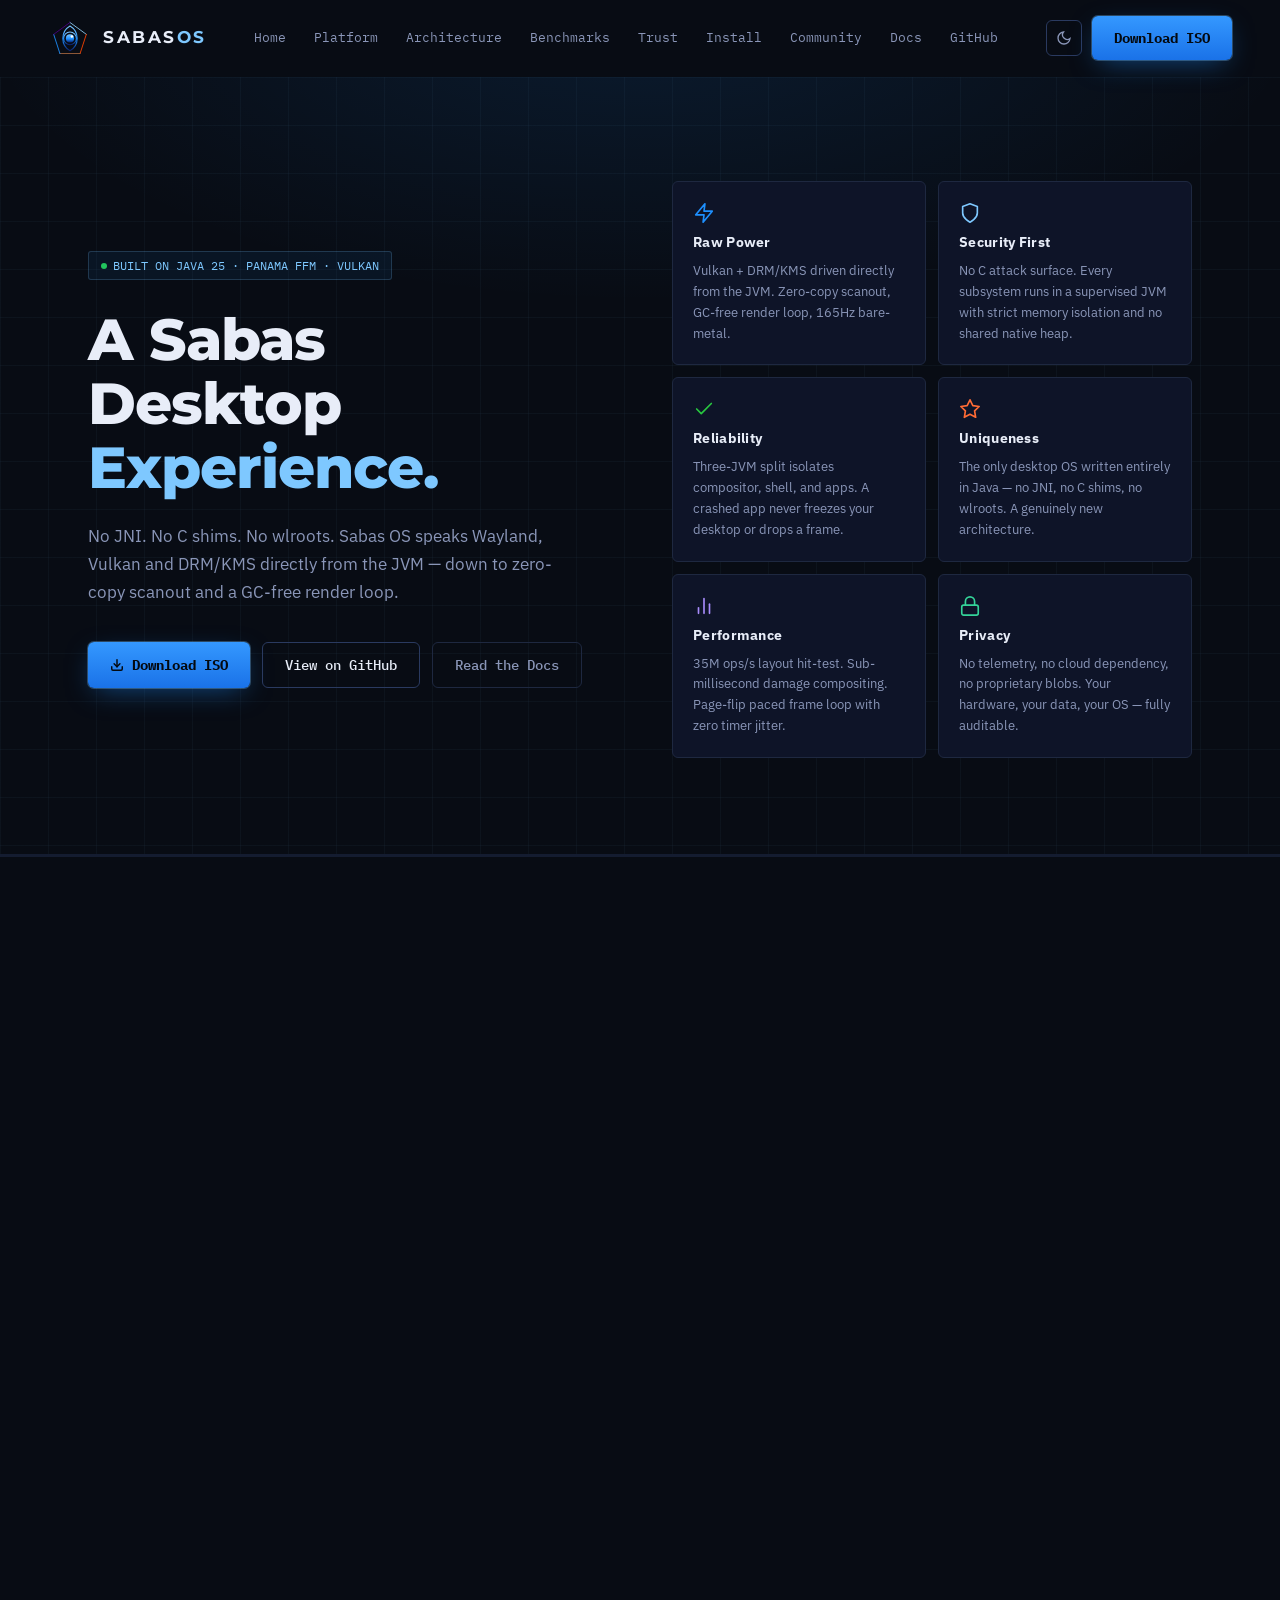
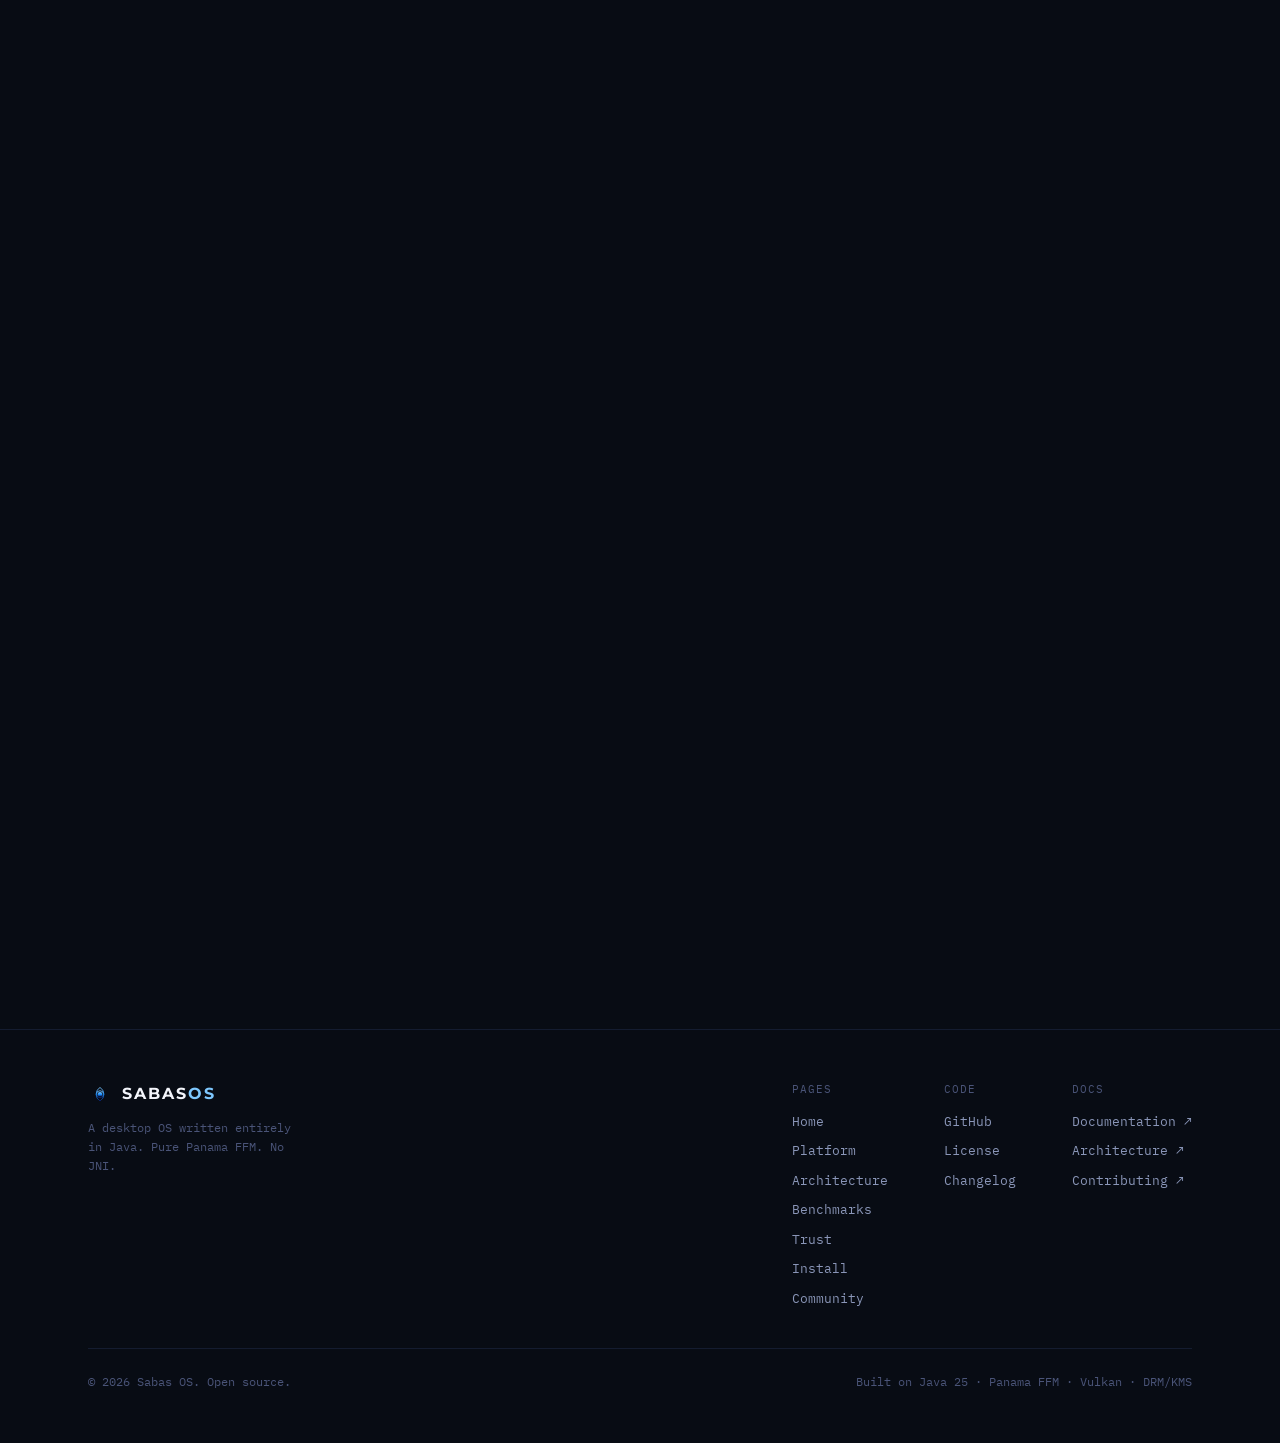
==== commit 1ef7fb4a: "feat: update hero headline to 'A Sabas Desktop Experience'" ====
--- a/index.html
+++ b/index.html
@@ -50,7 +50,7 @@
         BUILT ON JAVA 25 · PANAMA FFM · VULKAN
       </div>
       <h1 class="display hero-headline">
-        A desktop OS<br>written entirely<br>in <em>Java.</em>
+        A Sabas<br>Desktop<br><em>Experience.</em>
       </h1>
       <p class="hero-sub">
         No JNI. No C shims. No wlroots. Sabas OS speaks Wayland, Vulkan and DRM/KMS directly from the JVM — down to zero-copy scanout and a GC-free render loop.
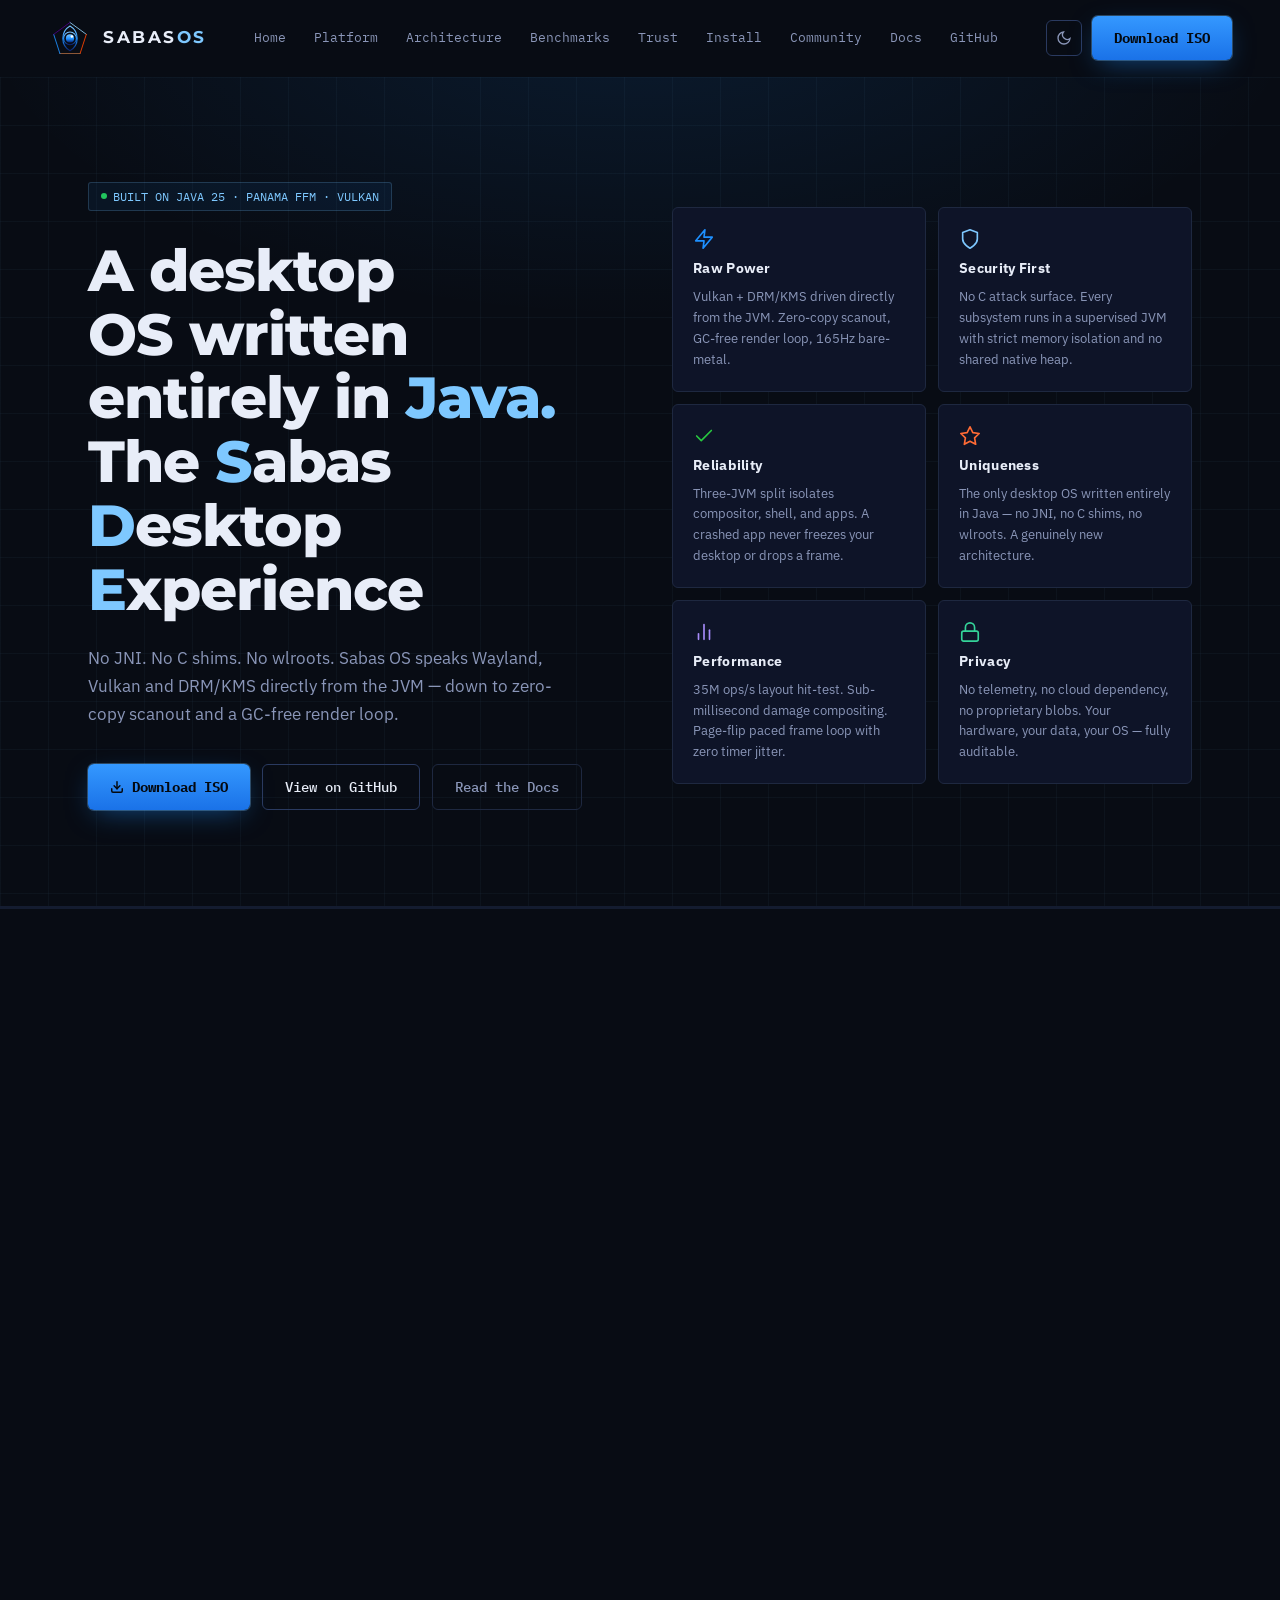
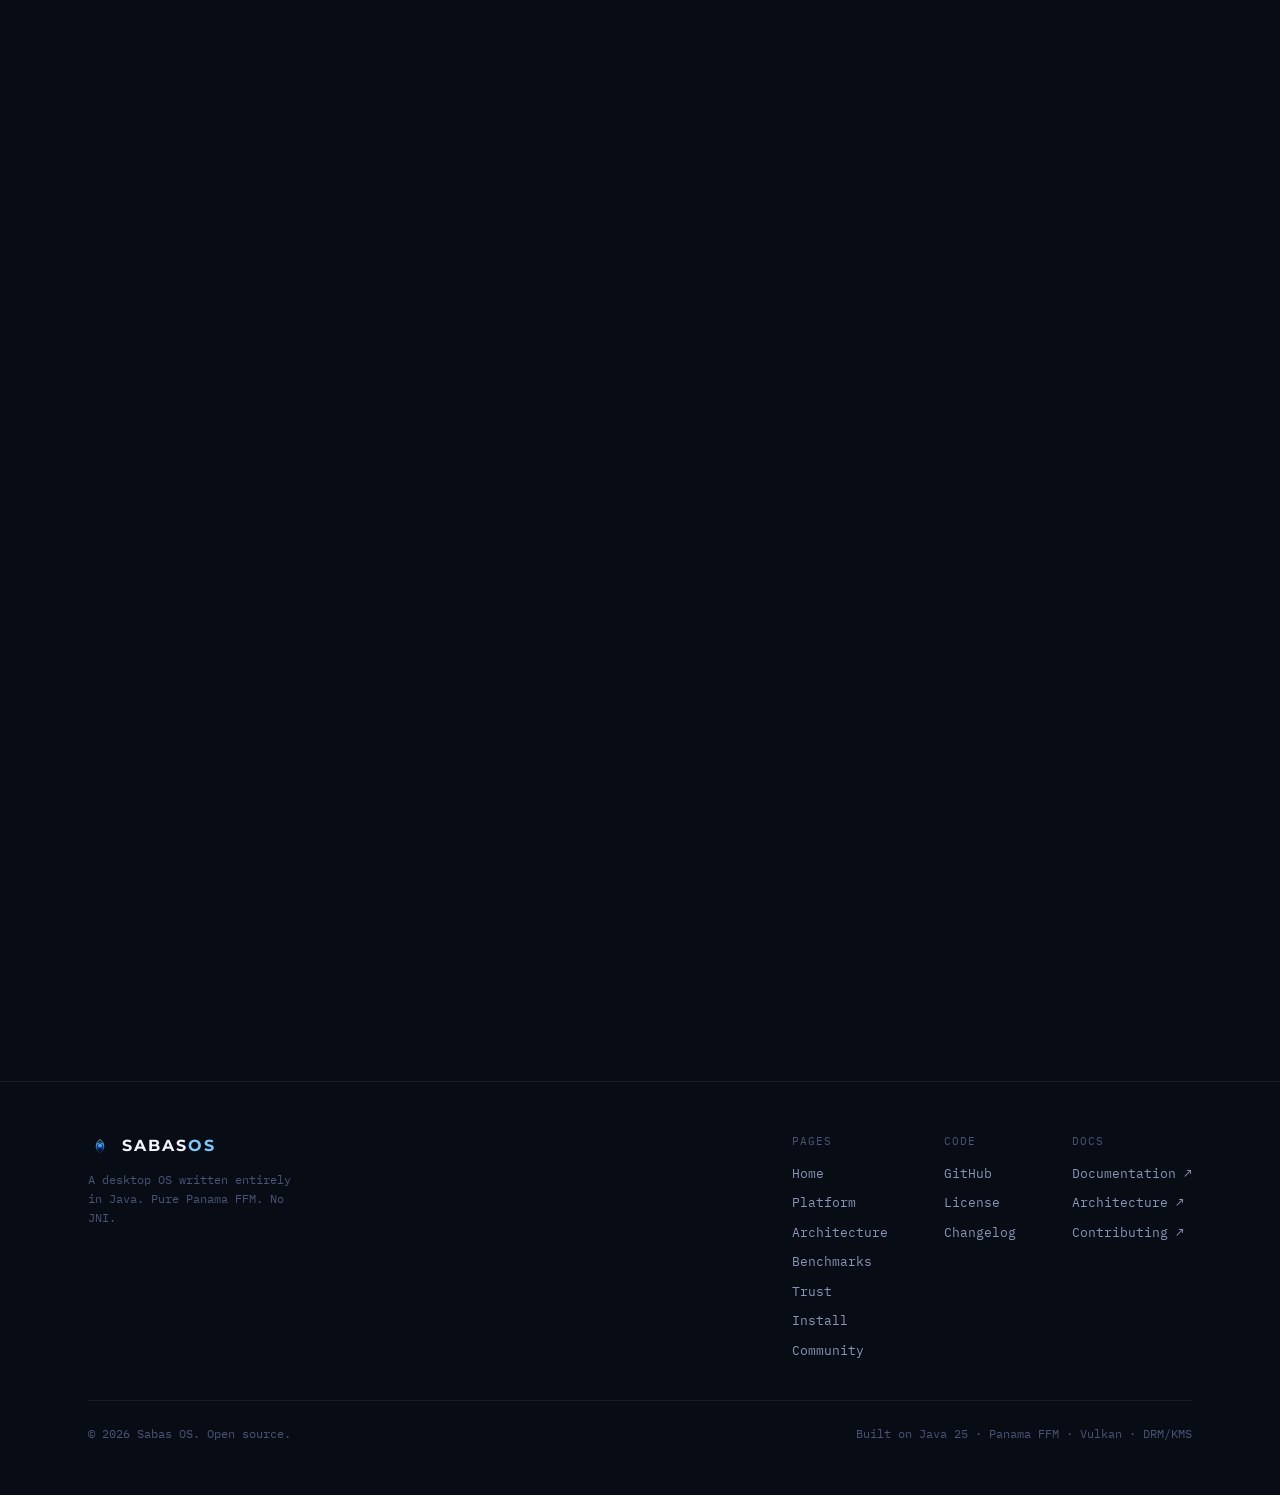
==== commit 8635b152: "hero header update" ====
--- a/index.html
+++ b/index.html
@@ -3,7 +3,7 @@
 <head>
   <meta charset="UTF-8">
   <meta name="viewport" content="width=device-width, initial-scale=1.0">
-  <title>Sabas OS — A Desktop OS Written Entirely in Java</title>
+  <title>Sabas OS — Sabas Group</title>
   <meta name="description" content="Pure Panama FFM. Direct Vulkan + DRM/KMS. Zero-copy scanout. No JNI, no C shims, no wlroots.">
   <meta property="og:title" content="Sabas OS">
   <meta property="og:description" content="A desktop OS written entirely in Java — pure Panama FFM, direct Vulkan/DRM, zero-copy scanout.">
@@ -50,7 +50,8 @@
         BUILT ON JAVA 25 · PANAMA FFM · VULKAN
       </div>
       <h1 class="display hero-headline">
-        A Sabas<br>Desktop<br><em>Experience.</em>
+        A desktop OS written entirely in <em>Java.</em><br>
+        The <em>S</em>abas <em>D</em>esktop <em>E</em>xperience</em>
       </h1>
       <p class="hero-sub">
         No JNI. No C shims. No wlroots. Sabas OS speaks Wayland, Vulkan and DRM/KMS directly from the JVM — down to zero-copy scanout and a GC-free render loop.
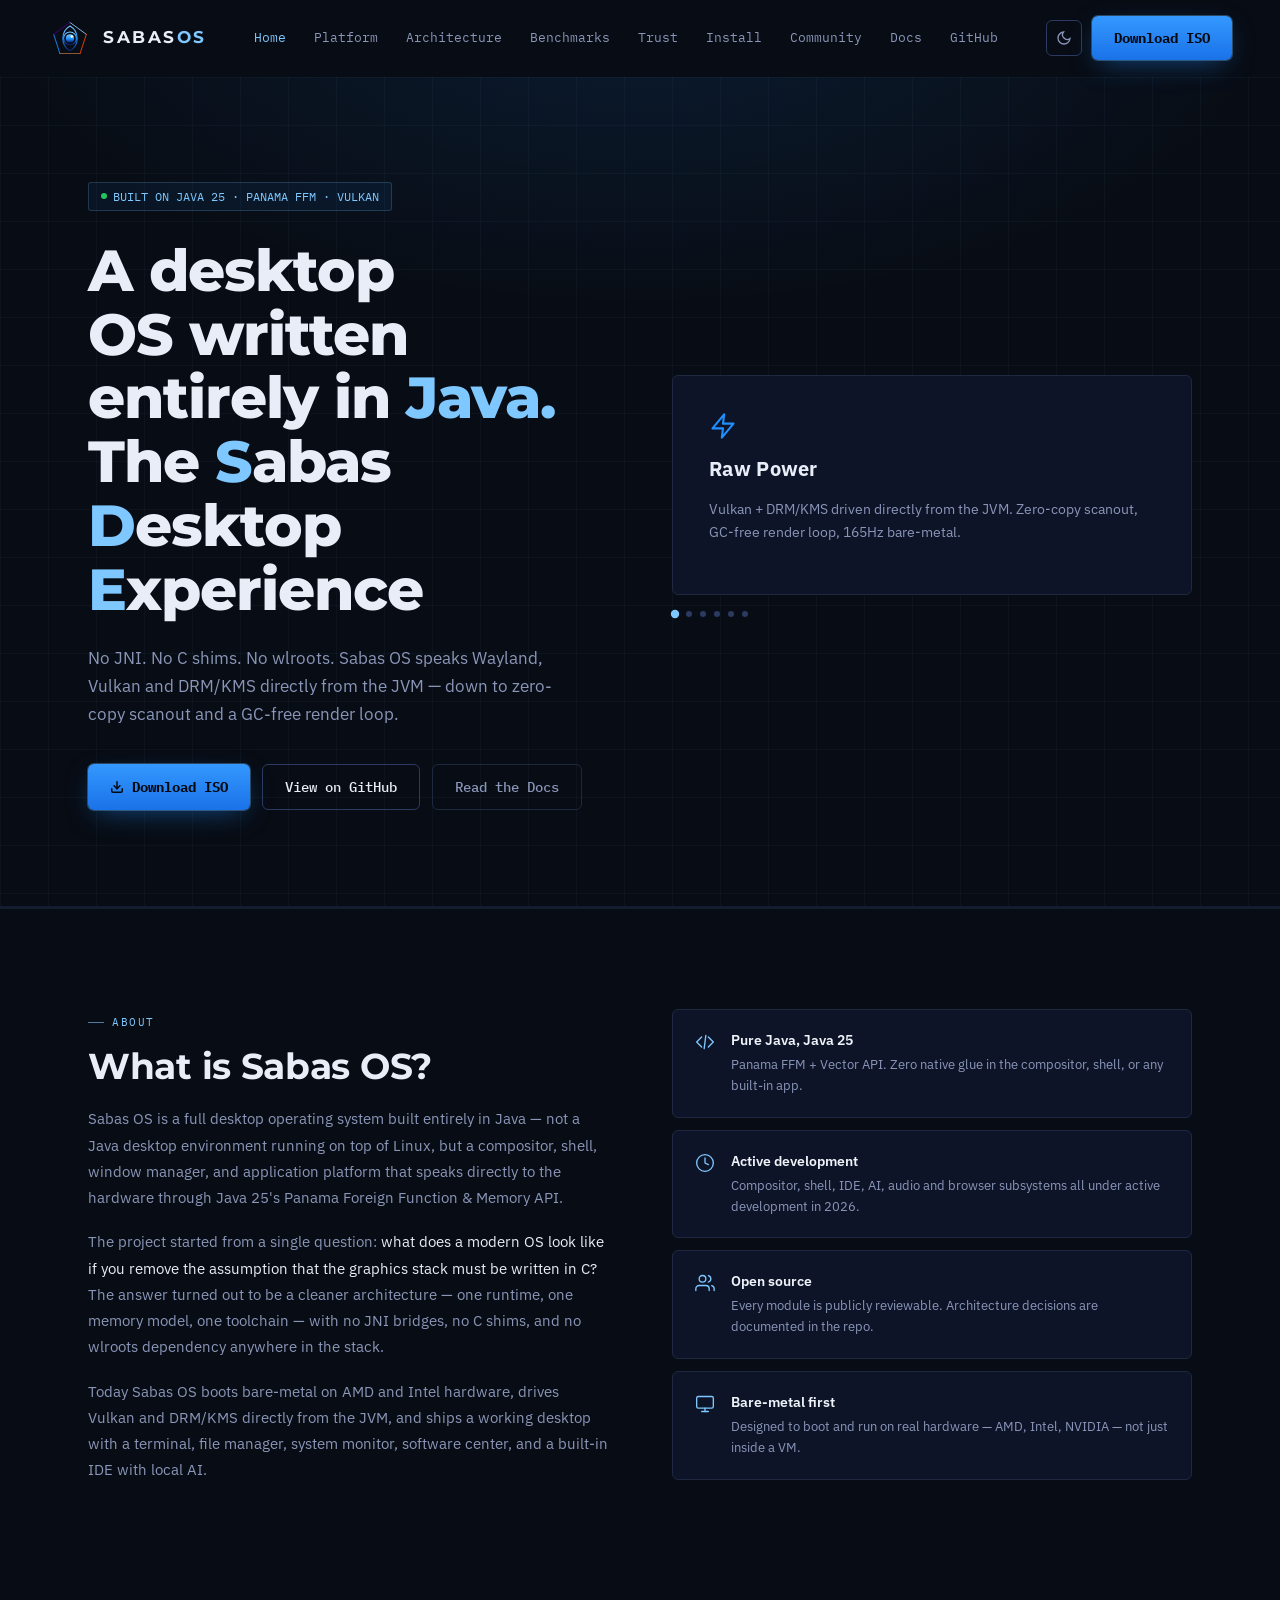
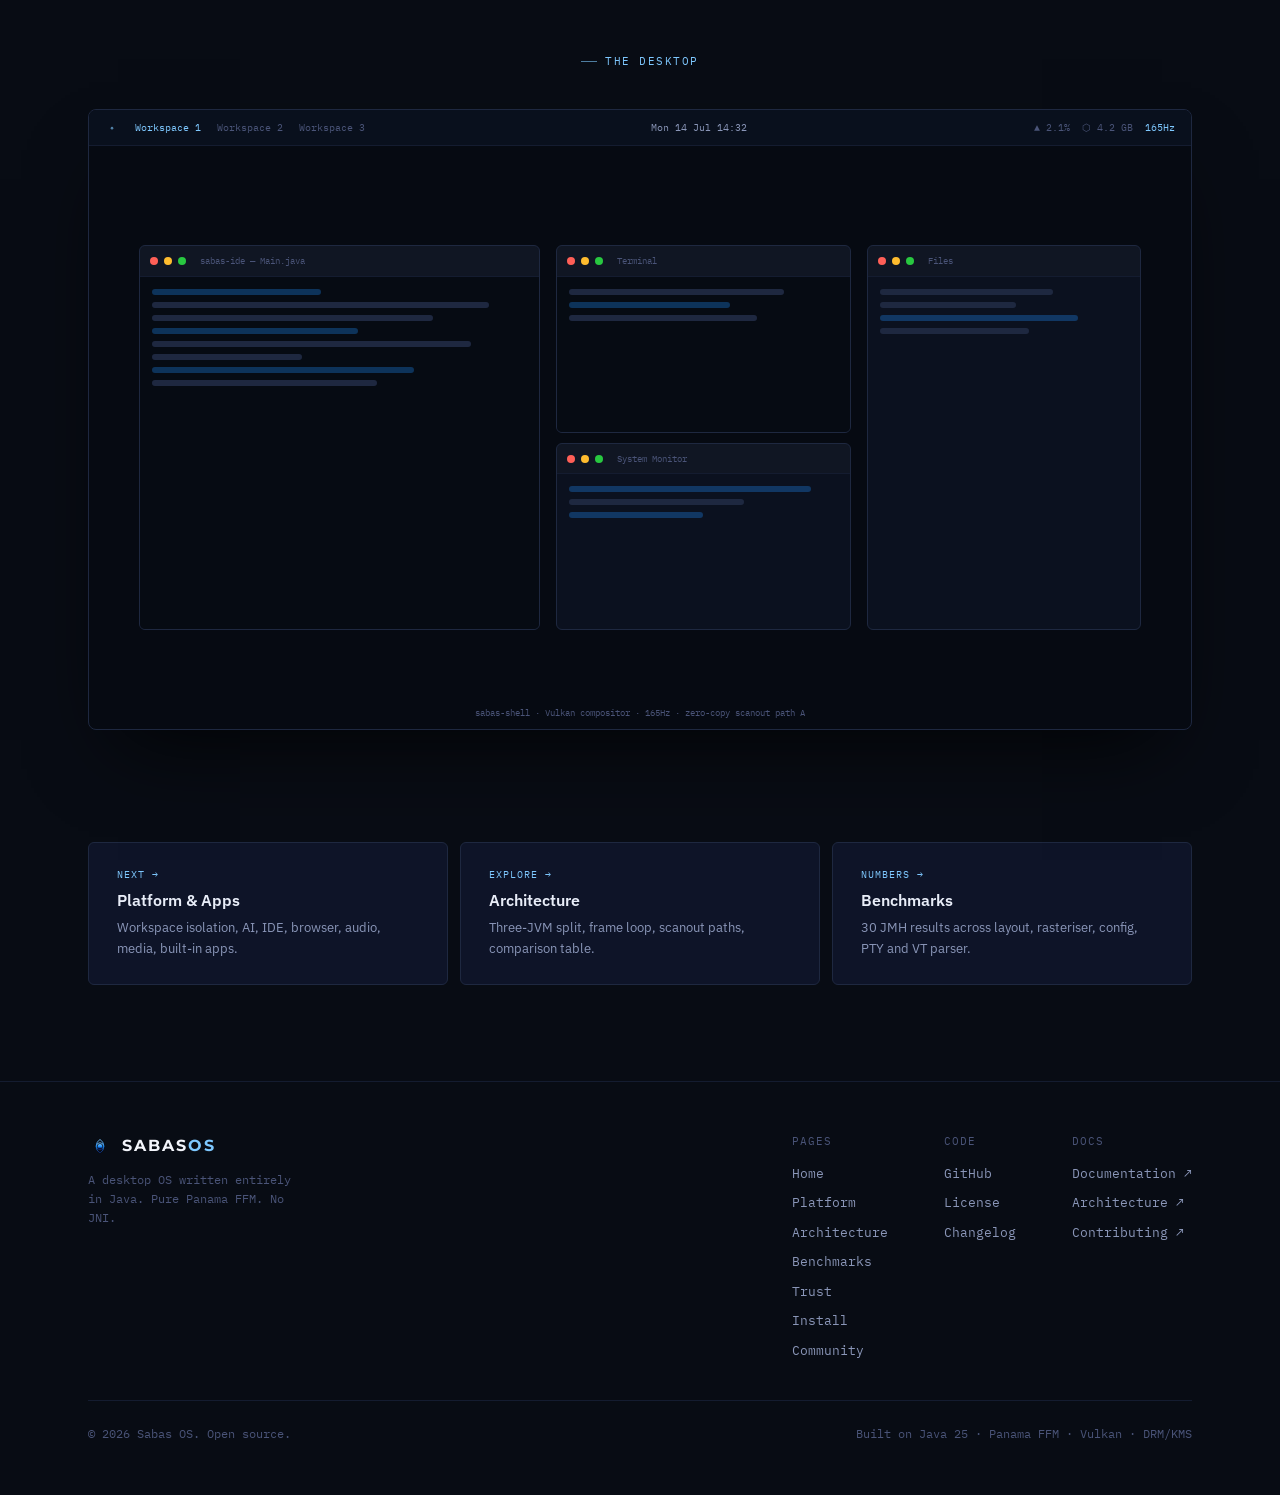
==== commit 09f41725: "feat: hero flash cards carousel — auto-advances every 2.5s with dot nav" ====
--- a/index.html
+++ b/index.html
@@ -65,48 +65,46 @@
         <a href="https://sabasos.github.io/" class="btn btn-ghost" target="_blank" rel="noopener">Read the Docs</a>
       </div>
     </div>
-    <div class="hero-cards">
-      <div class="hero-card">
-        <div class="hero-card-icon" style="color:#1E90FF;">
-          <svg width="22" height="22" viewBox="0 0 24 24" fill="none" stroke="currentColor" stroke-width="1.8" stroke-linecap="round" stroke-linejoin="round"><polygon points="13 2 3 14 12 14 11 22 21 10 12 10 13 2"/></svg>
-        </div>
-        <div class="hero-card-title">Raw Power</div>
-        <div class="hero-card-desc">Vulkan + DRM/KMS driven directly from the JVM. Zero-copy scanout, GC-free render loop, 165Hz bare-metal.</div>
-      </div>
-      <div class="hero-card">
-        <div class="hero-card-icon" style="color:#7EC8FF;">
-          <svg width="22" height="22" viewBox="0 0 24 24" fill="none" stroke="currentColor" stroke-width="1.8" stroke-linecap="round" stroke-linejoin="round"><path d="M12 22s8-4 8-10V5l-8-3-8 3v7c0 6 8 10 8 10z"/></svg>
-        </div>
-        <div class="hero-card-title">Security First</div>
-        <div class="hero-card-desc">No C attack surface. Every subsystem runs in a supervised JVM with strict memory isolation and no shared native heap.</div>
-      </div>
-      <div class="hero-card">
-        <div class="hero-card-icon" style="color:#28C840;">
-          <svg width="22" height="22" viewBox="0 0 24 24" fill="none" stroke="currentColor" stroke-width="1.8" stroke-linecap="round" stroke-linejoin="round"><polyline points="20 6 9 17 4 12"/></svg>
-        </div>
-        <div class="hero-card-title">Reliability</div>
-        <div class="hero-card-desc">Three-JVM split isolates compositor, shell, and apps. A crashed app never freezes your desktop or drops a frame.</div>
-      </div>
-      <div class="hero-card">
-        <div class="hero-card-icon" style="color:#FF6B35;">
-          <svg width="22" height="22" viewBox="0 0 24 24" fill="none" stroke="currentColor" stroke-width="1.8" stroke-linecap="round" stroke-linejoin="round"><polygon points="12 2 15.09 8.26 22 9.27 17 14.14 18.18 21.02 12 17.77 5.82 21.02 7 14.14 2 9.27 8.91 8.26 12 2"/></svg>
-        </div>
-        <div class="hero-card-title">Uniqueness</div>
-        <div class="hero-card-desc">The only desktop OS written entirely in Java — no JNI, no C shims, no wlroots. A genuinely new architecture.</div>
-      </div>
-      <div class="hero-card">
-        <div class="hero-card-icon" style="color:#A78BFA;">
-          <svg width="22" height="22" viewBox="0 0 24 24" fill="none" stroke="currentColor" stroke-width="1.8" stroke-linecap="round" stroke-linejoin="round"><line x1="18" y1="20" x2="18" y2="10"/><line x1="12" y1="20" x2="12" y2="4"/><line x1="6" y1="20" x2="6" y2="14"/></svg>
-        </div>
-        <div class="hero-card-title">Performance</div>
-        <div class="hero-card-desc">35M ops/s layout hit-test. Sub-millisecond damage compositing. Page-flip paced frame loop with zero timer jitter.</div>
-      </div>
-      <div class="hero-card">
-        <div class="hero-card-icon" style="color:#34D399;">
-          <svg width="22" height="22" viewBox="0 0 24 24" fill="none" stroke="currentColor" stroke-width="1.8" stroke-linecap="round" stroke-linejoin="round"><rect x="3" y="11" width="18" height="11" rx="2" ry="2"/><path d="M7 11V7a5 5 0 0 1 10 0v4"/></svg>
-        </div>
-        <div class="hero-card-title">Privacy</div>
-        <div class="hero-card-desc">No telemetry, no cloud dependency, no proprietary blobs. Your hardware, your data, your OS — fully auditable.</div>
+    <div class="hero-flash">
+      <div class="hero-flash-track">
+        <div class="hero-card active" data-color="#1E90FF">
+          <div class="hero-card-icon" style="color:#1E90FF;"><svg width="28" height="28" viewBox="0 0 24 24" fill="none" stroke="currentColor" stroke-width="1.8" stroke-linecap="round" stroke-linejoin="round"><polygon points="13 2 3 14 12 14 11 22 21 10 12 10 13 2"/></svg></div>
+          <div class="hero-card-title">Raw Power</div>
+          <div class="hero-card-desc">Vulkan + DRM/KMS driven directly from the JVM. Zero-copy scanout, GC-free render loop, 165Hz bare-metal.</div>
+        </div>
+        <div class="hero-card" data-color="#7EC8FF">
+          <div class="hero-card-icon" style="color:#7EC8FF;"><svg width="28" height="28" viewBox="0 0 24 24" fill="none" stroke="currentColor" stroke-width="1.8" stroke-linecap="round" stroke-linejoin="round"><path d="M12 22s8-4 8-10V5l-8-3-8 3v7c0 6 8 10 8 10z"/></svg></div>
+          <div class="hero-card-title">Security First</div>
+          <div class="hero-card-desc">No C attack surface. Every subsystem runs in a supervised JVM with strict memory isolation and no shared native heap.</div>
+        </div>
+        <div class="hero-card" data-color="#28C840">
+          <div class="hero-card-icon" style="color:#28C840;"><svg width="28" height="28" viewBox="0 0 24 24" fill="none" stroke="currentColor" stroke-width="1.8" stroke-linecap="round" stroke-linejoin="round"><polyline points="20 6 9 17 4 12"/></svg></div>
+          <div class="hero-card-title">Reliability</div>
+          <div class="hero-card-desc">Three-JVM split isolates compositor, shell, and apps. A crashed app never freezes your desktop or drops a frame.</div>
+        </div>
+        <div class="hero-card" data-color="#FF6B35">
+          <div class="hero-card-icon" style="color:#FF6B35;"><svg width="28" height="28" viewBox="0 0 24 24" fill="none" stroke="currentColor" stroke-width="1.8" stroke-linecap="round" stroke-linejoin="round"><polygon points="12 2 15.09 8.26 22 9.27 17 14.14 18.18 21.02 12 17.77 5.82 21.02 7 14.14 2 9.27 8.91 8.26 12 2"/></svg></div>
+          <div class="hero-card-title">Uniqueness</div>
+          <div class="hero-card-desc">The only desktop OS written entirely in Java — no JNI, no C shims, no wlroots. A genuinely new architecture.</div>
+        </div>
+        <div class="hero-card" data-color="#A78BFA">
+          <div class="hero-card-icon" style="color:#A78BFA;"><svg width="28" height="28" viewBox="0 0 24 24" fill="none" stroke="currentColor" stroke-width="1.8" stroke-linecap="round" stroke-linejoin="round"><line x1="18" y1="20" x2="18" y2="10"/><line x1="12" y1="20" x2="12" y2="4"/><line x1="6" y1="20" x2="6" y2="14"/></svg></div>
+          <div class="hero-card-title">Performance</div>
+          <div class="hero-card-desc">35M ops/s layout hit-test. Sub-millisecond damage compositing. Page-flip paced frame loop with zero timer jitter.</div>
+        </div>
+        <div class="hero-card" data-color="#34D399">
+          <div class="hero-card-icon" style="color:#34D399;"><svg width="28" height="28" viewBox="0 0 24 24" fill="none" stroke="currentColor" stroke-width="1.8" stroke-linecap="round" stroke-linejoin="round"><rect x="3" y="11" width="18" height="11" rx="2" ry="2"/><path d="M7 11V7a5 5 0 0 1 10 0v4"/></svg></div>
+          <div class="hero-card-title">Privacy</div>
+          <div class="hero-card-desc">No telemetry, no cloud dependency, no proprietary blobs. Your hardware, your data, your OS — fully auditable.</div>
+        </div>
+      </div>
+      <div class="hero-flash-dots">
+        <span class="flash-dot active"></span>
+        <span class="flash-dot"></span>
+        <span class="flash-dot"></span>
+        <span class="flash-dot"></span>
+        <span class="flash-dot"></span>
+        <span class="flash-dot"></span>
       </div>
     </div>
   </div>
--- a/assets/style.css
+++ b/assets/style.css
@@ -140,12 +140,17 @@
 .hero-glow { position: absolute; inset: 0; pointer-events: none; background: radial-gradient(ellipse 80% 60% at 50% -10%, rgba(30,144,255,0.12), transparent 65%); }
 .hero-inner { display: grid; grid-template-columns: 1fr 1fr; gap: 64px; align-items: center; padding-block: 104px 96px; }
 .hero-headline { font-size: 58px; font-weight: 800; letter-spacing: -1px; color: var(--text); margin-bottom: 22px; }
-.hero-cards { display: grid; grid-template-columns: 1fr 1fr; gap: 12px; }
-.hero-card { background: var(--bg-card); border: 1px solid var(--border); border-radius: var(--radius); padding: 20px; display: flex; flex-direction: column; gap: 8px; transition: border-color .15s, background .15s; }
-.hero-card:hover { border-color: var(--accent-bright); background: var(--accent-glow); }
+.hero-flash { position: relative; }
+.hero-flash-track { position: relative; height: 220px; }
+.hero-card { position: absolute; inset: 0; background: var(--bg-card); border: 1px solid var(--border); border-radius: var(--radius); padding: 36px; display: flex; flex-direction: column; gap: 14px; opacity: 0; transform: translateY(16px); transition: opacity .5s ease, transform .5s ease, border-color .15s; pointer-events: none; }
+.hero-card.active { opacity: 1; transform: translateY(0); pointer-events: auto; }
+.hero-card.active:hover { border-color: var(--accent-bright); }
 .hero-card-icon { display: flex; }
-.hero-card-title { font-size: 14px; font-weight: 700; color: var(--text); letter-spacing: .3px; }
-.hero-card-desc { font-size: 13px; line-height: 1.6; color: var(--text-dim); }
+.hero-card-title { font-size: 20px; font-weight: 700; color: var(--text); letter-spacing: .3px; }
+.hero-card-desc { font-size: 14px; line-height: 1.7; color: var(--text-dim); }
+.hero-flash-dots { display: flex; gap: 8px; margin-top: 16px; }
+.flash-dot { width: 6px; height: 6px; border-radius: 50%; background: var(--border-bright); transition: background .3s, transform .3s; cursor: pointer; }
+.flash-dot.active { background: var(--accent-bright); transform: scale(1.4); }
 .hero-headline em { font-style: normal; color: var(--accent-bright); }
 .hero-sub { font-size: 17px; line-height: 1.65; color: var(--text-dim); margin-bottom: 36px; max-width: 500px; }
 .hero-actions { display: flex; gap: 12px; flex-wrap: wrap; }
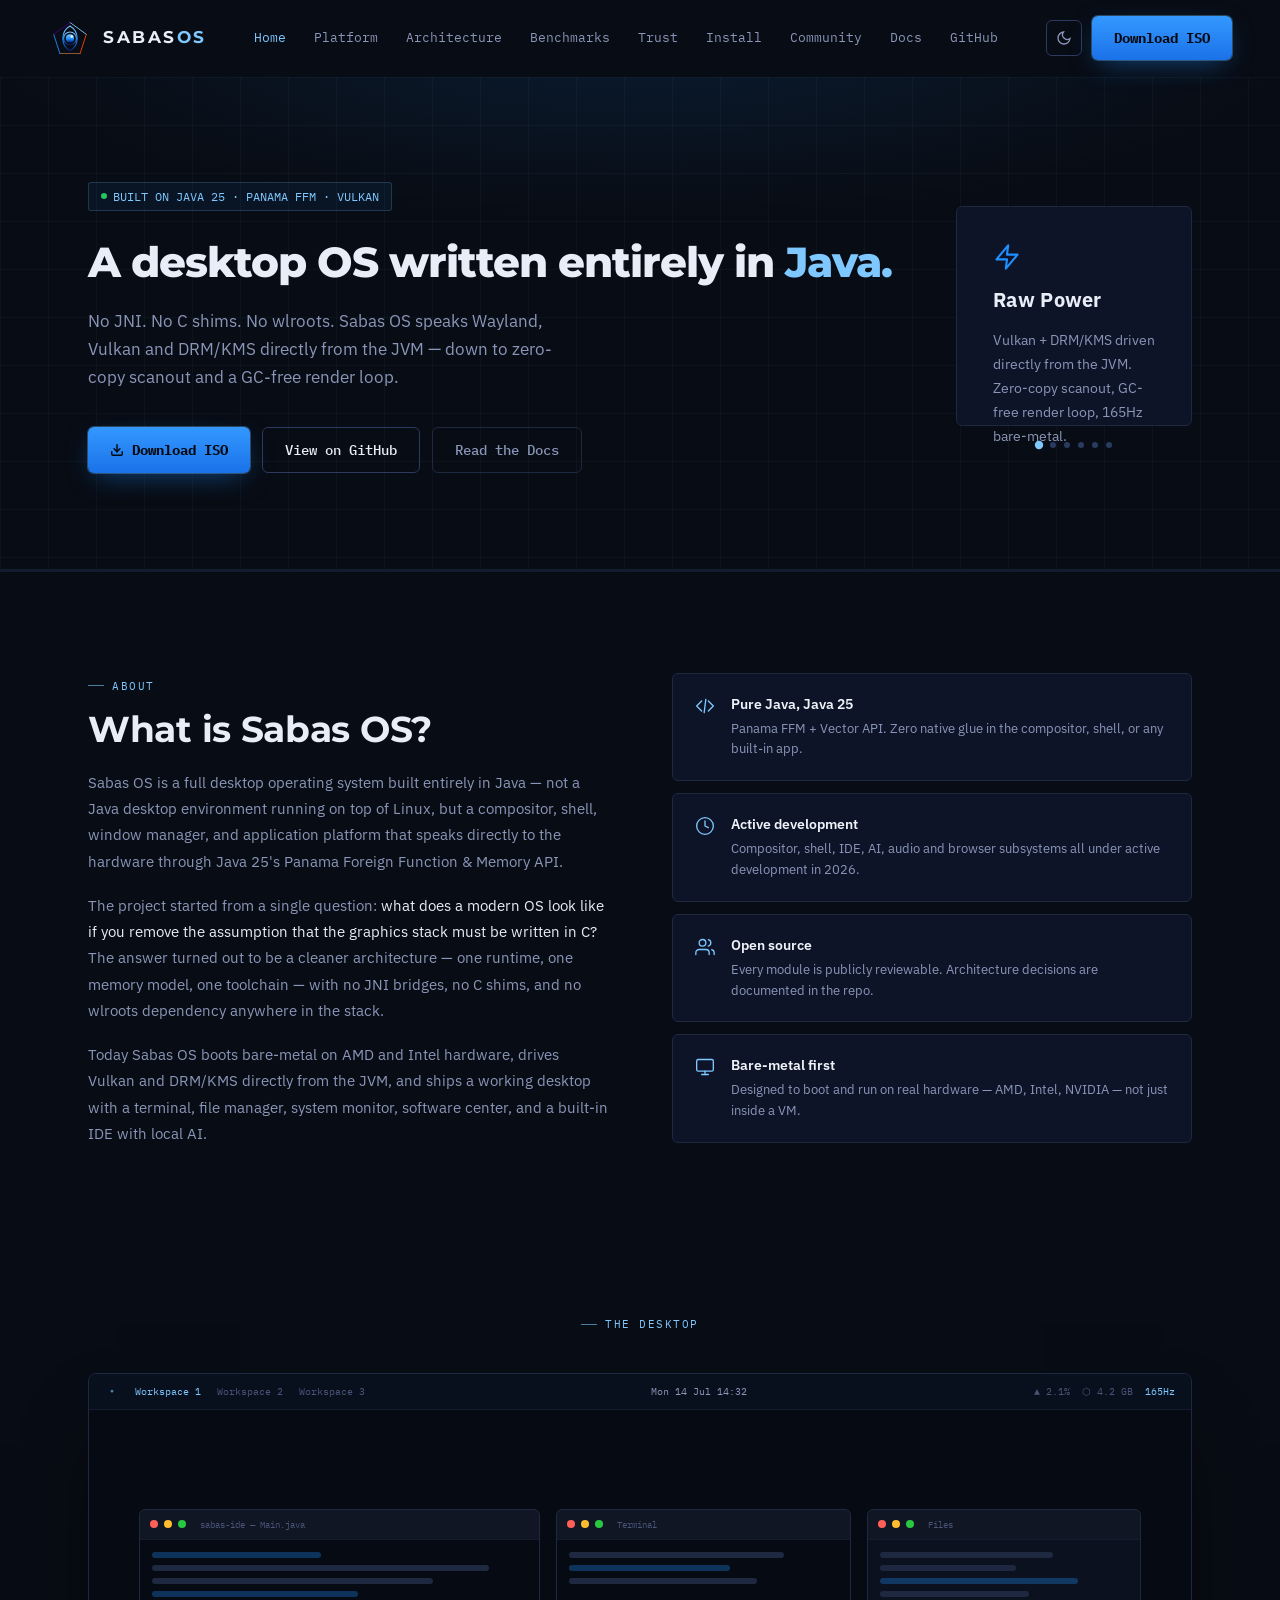
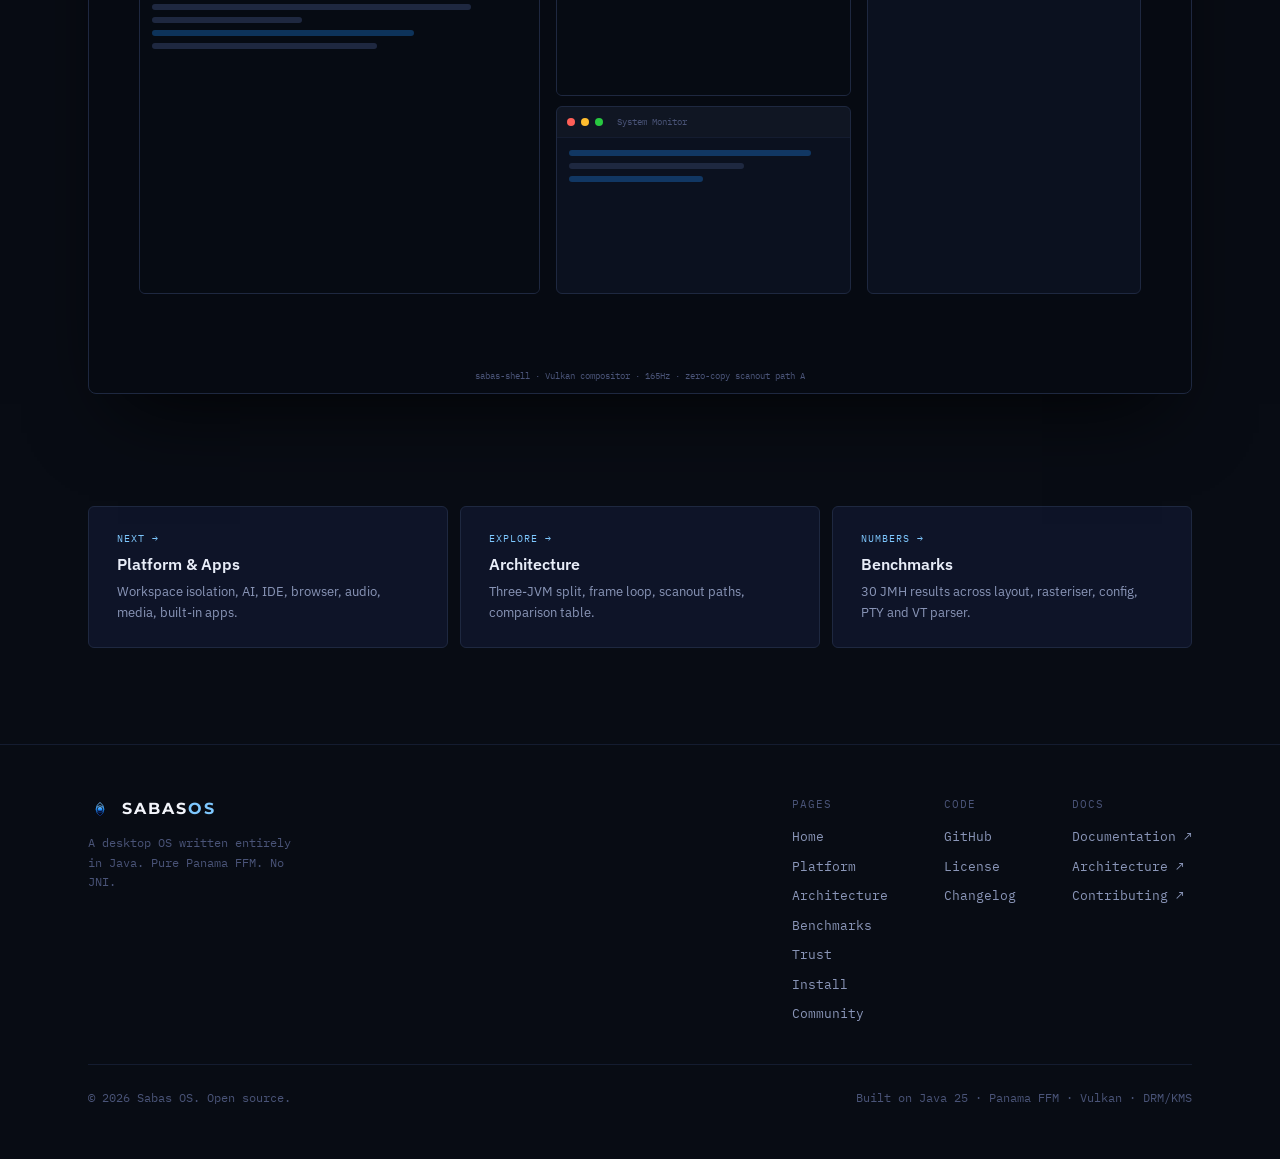
==== commit 4533b7b7: "fix: hero headline single line, no wrap" ====
--- a/index.html
+++ b/index.html
@@ -50,8 +50,7 @@
         BUILT ON JAVA 25 · PANAMA FFM · VULKAN
       </div>
       <h1 class="display hero-headline">
-        A desktop OS written entirely in <em>Java.</em><br>
-        The <em>S</em>abas <em>D</em>esktop <em>E</em>xperience</em>
+        A desktop OS written entirely in <em>Java.</em>
       </h1>
       <p class="hero-sub">
         No JNI. No C shims. No wlroots. Sabas OS speaks Wayland, Vulkan and DRM/KMS directly from the JVM — down to zero-copy scanout and a GC-free render loop.
--- a/assets/style.css
+++ b/assets/style.css
@@ -139,16 +139,16 @@
 .hero { position: relative; border-bottom: 1px solid var(--border-soft); }
 .hero-glow { position: absolute; inset: 0; pointer-events: none; background: radial-gradient(ellipse 80% 60% at 50% -10%, rgba(30,144,255,0.12), transparent 65%); }
 .hero-inner { display: grid; grid-template-columns: 1fr 1fr; gap: 64px; align-items: center; padding-block: 104px 96px; }
-.hero-headline { font-size: 58px; font-weight: 800; letter-spacing: -1px; color: var(--text); margin-bottom: 22px; }
+.hero-headline { font-size: 42px; font-weight: 800; letter-spacing: -1px; color: var(--text); margin-bottom: 22px; white-space: nowrap; }
 .hero-flash { position: relative; }
-.hero-flash-track { position: relative; height: 220px; }
+.hero-flash-track { position: relative; height: 220px; width: 100%; }
 .hero-card { position: absolute; inset: 0; background: var(--bg-card); border: 1px solid var(--border); border-radius: var(--radius); padding: 36px; display: flex; flex-direction: column; gap: 14px; opacity: 0; transform: translateY(16px); transition: opacity .5s ease, transform .5s ease, border-color .15s; pointer-events: none; }
 .hero-card.active { opacity: 1; transform: translateY(0); pointer-events: auto; }
 .hero-card.active:hover { border-color: var(--accent-bright); }
 .hero-card-icon { display: flex; }
 .hero-card-title { font-size: 20px; font-weight: 700; color: var(--text); letter-spacing: .3px; }
 .hero-card-desc { font-size: 14px; line-height: 1.7; color: var(--text-dim); }
-.hero-flash-dots { display: flex; gap: 8px; margin-top: 16px; }
+.hero-flash-dots { display: flex; gap: 8px; margin-top: 16px; justify-content: center; width: 100%; }
 .flash-dot { width: 6px; height: 6px; border-radius: 50%; background: var(--border-bright); transition: background .3s, transform .3s; cursor: pointer; }
 .flash-dot.active { background: var(--accent-bright); transform: scale(1.4); }
 .hero-headline em { font-style: normal; color: var(--accent-bright); }
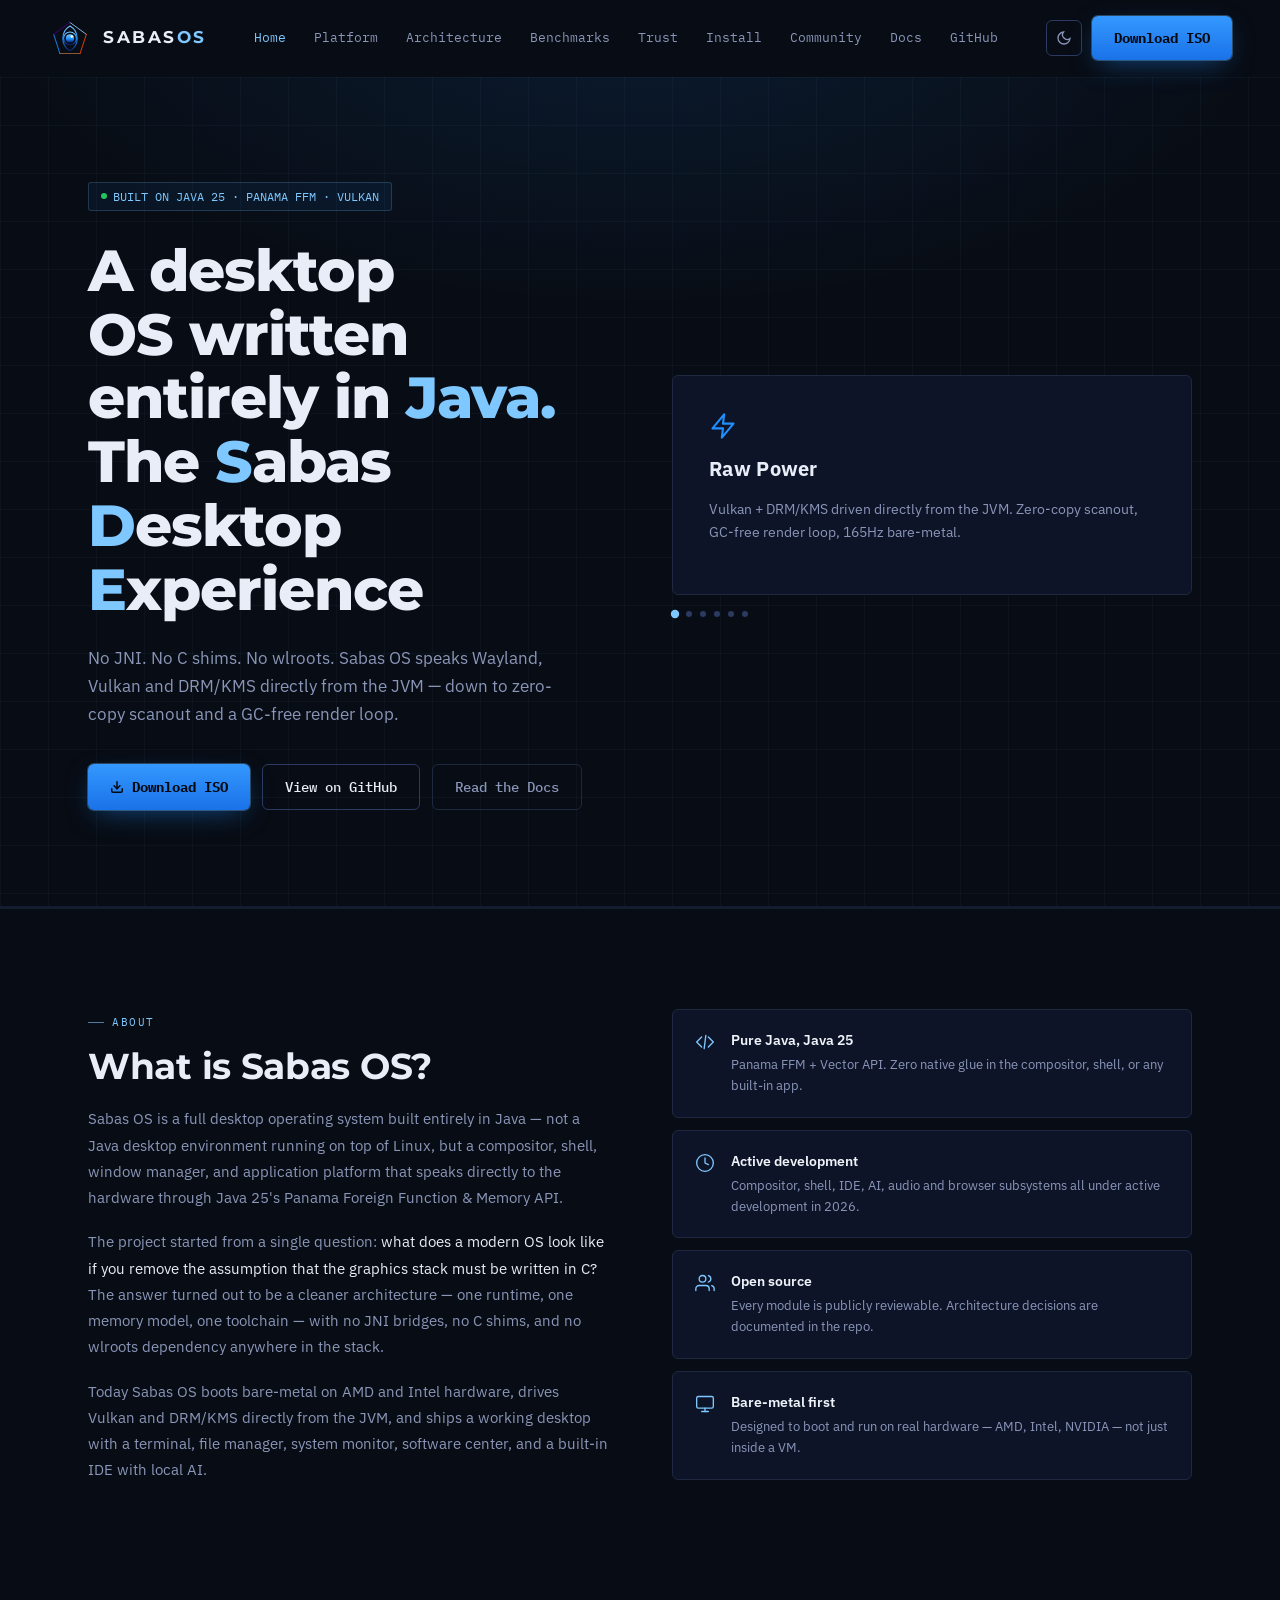
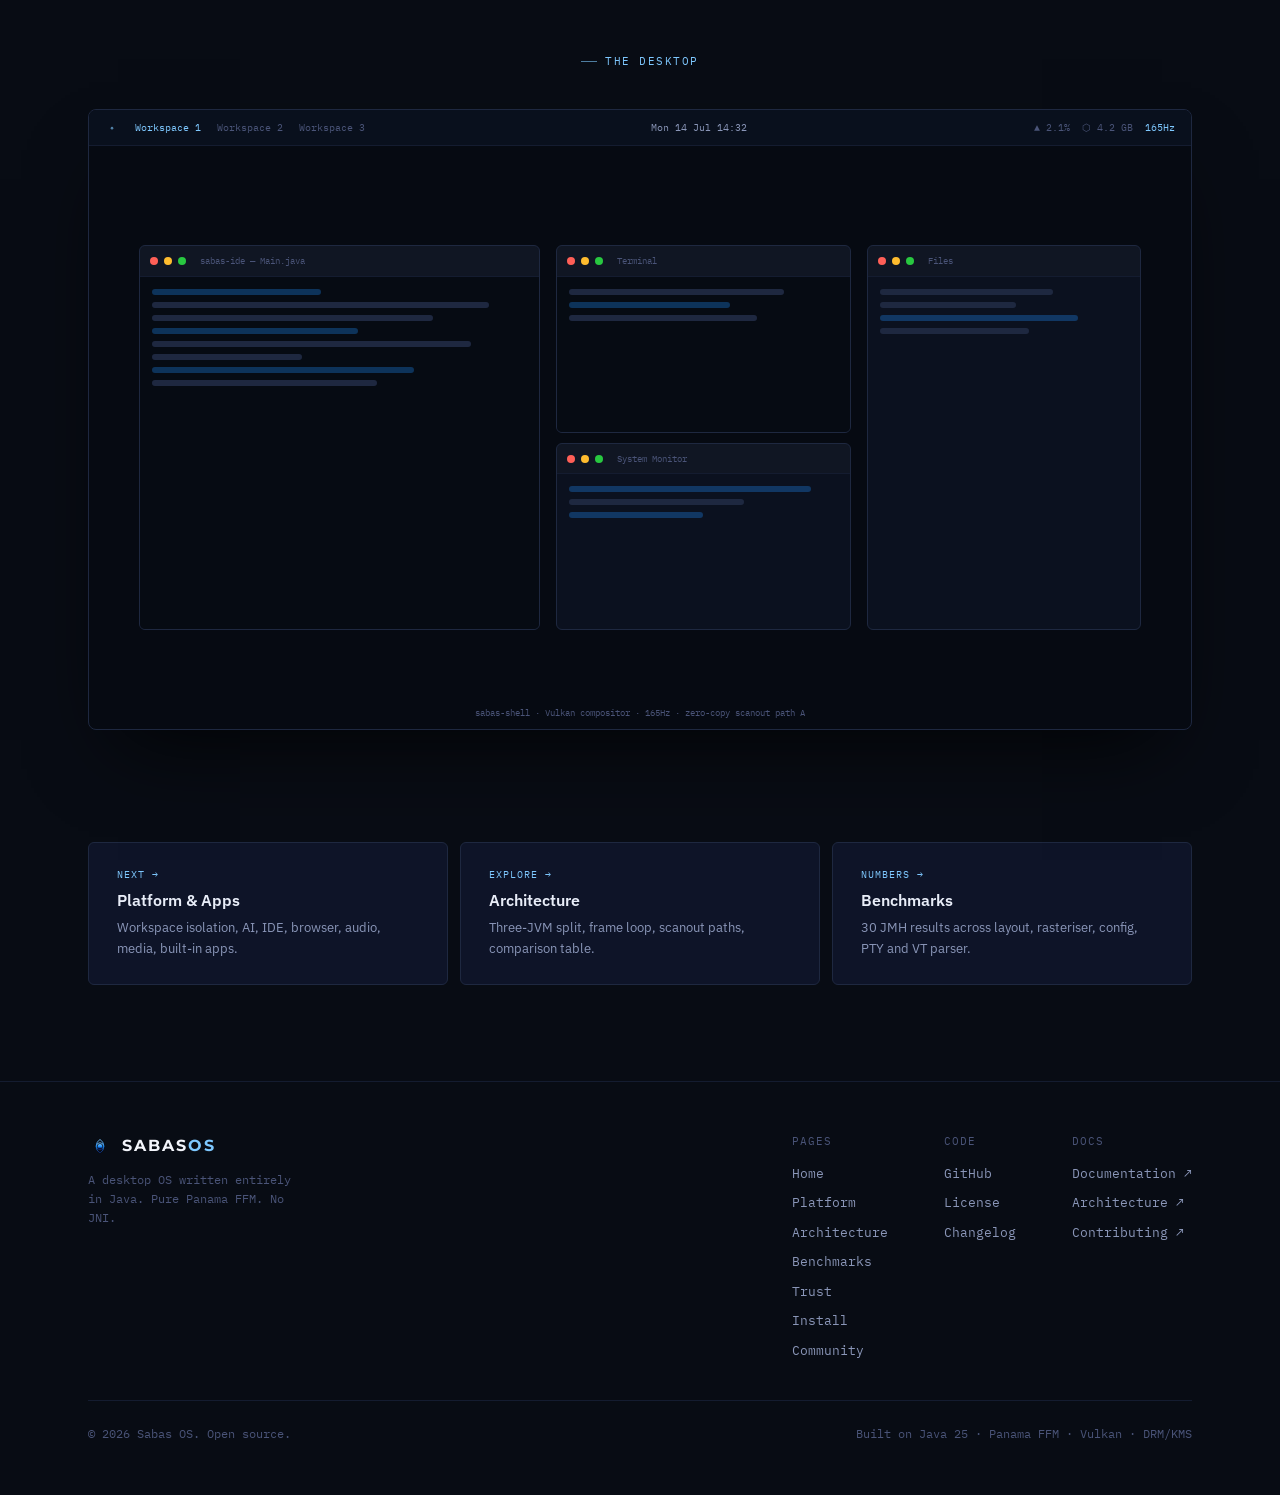
==== commit 3eb22c1d: "revert: undo headline and dot alignment changes, restore clean carousel" ====
--- a/index.html
+++ b/index.html
@@ -50,7 +50,8 @@
         BUILT ON JAVA 25 · PANAMA FFM · VULKAN
       </div>
       <h1 class="display hero-headline">
-        A desktop OS written entirely in <em>Java.</em>
+        A desktop OS written entirely in <em>Java.</em><br>
+        The <em>S</em>abas <em>D</em>esktop <em>E</em>xperience</em>
       </h1>
       <p class="hero-sub">
         No JNI. No C shims. No wlroots. Sabas OS speaks Wayland, Vulkan and DRM/KMS directly from the JVM — down to zero-copy scanout and a GC-free render loop.
--- a/assets/style.css
+++ b/assets/style.css
@@ -139,16 +139,16 @@
 .hero { position: relative; border-bottom: 1px solid var(--border-soft); }
 .hero-glow { position: absolute; inset: 0; pointer-events: none; background: radial-gradient(ellipse 80% 60% at 50% -10%, rgba(30,144,255,0.12), transparent 65%); }
 .hero-inner { display: grid; grid-template-columns: 1fr 1fr; gap: 64px; align-items: center; padding-block: 104px 96px; }
-.hero-headline { font-size: 42px; font-weight: 800; letter-spacing: -1px; color: var(--text); margin-bottom: 22px; white-space: nowrap; }
+.hero-headline { font-size: 58px; font-weight: 800; letter-spacing: -1px; color: var(--text); margin-bottom: 22px; }
 .hero-flash { position: relative; }
-.hero-flash-track { position: relative; height: 220px; width: 100%; }
+.hero-flash-track { position: relative; height: 220px; }
 .hero-card { position: absolute; inset: 0; background: var(--bg-card); border: 1px solid var(--border); border-radius: var(--radius); padding: 36px; display: flex; flex-direction: column; gap: 14px; opacity: 0; transform: translateY(16px); transition: opacity .5s ease, transform .5s ease, border-color .15s; pointer-events: none; }
 .hero-card.active { opacity: 1; transform: translateY(0); pointer-events: auto; }
 .hero-card.active:hover { border-color: var(--accent-bright); }
 .hero-card-icon { display: flex; }
 .hero-card-title { font-size: 20px; font-weight: 700; color: var(--text); letter-spacing: .3px; }
 .hero-card-desc { font-size: 14px; line-height: 1.7; color: var(--text-dim); }
-.hero-flash-dots { display: flex; gap: 8px; margin-top: 16px; justify-content: center; width: 100%; }
+.hero-flash-dots { display: flex; gap: 8px; margin-top: 16px; }
 .flash-dot { width: 6px; height: 6px; border-radius: 50%; background: var(--border-bright); transition: background .3s, transform .3s; cursor: pointer; }
 .flash-dot.active { background: var(--accent-bright); transform: scale(1.4); }
 .hero-headline em { font-style: normal; color: var(--accent-bright); }
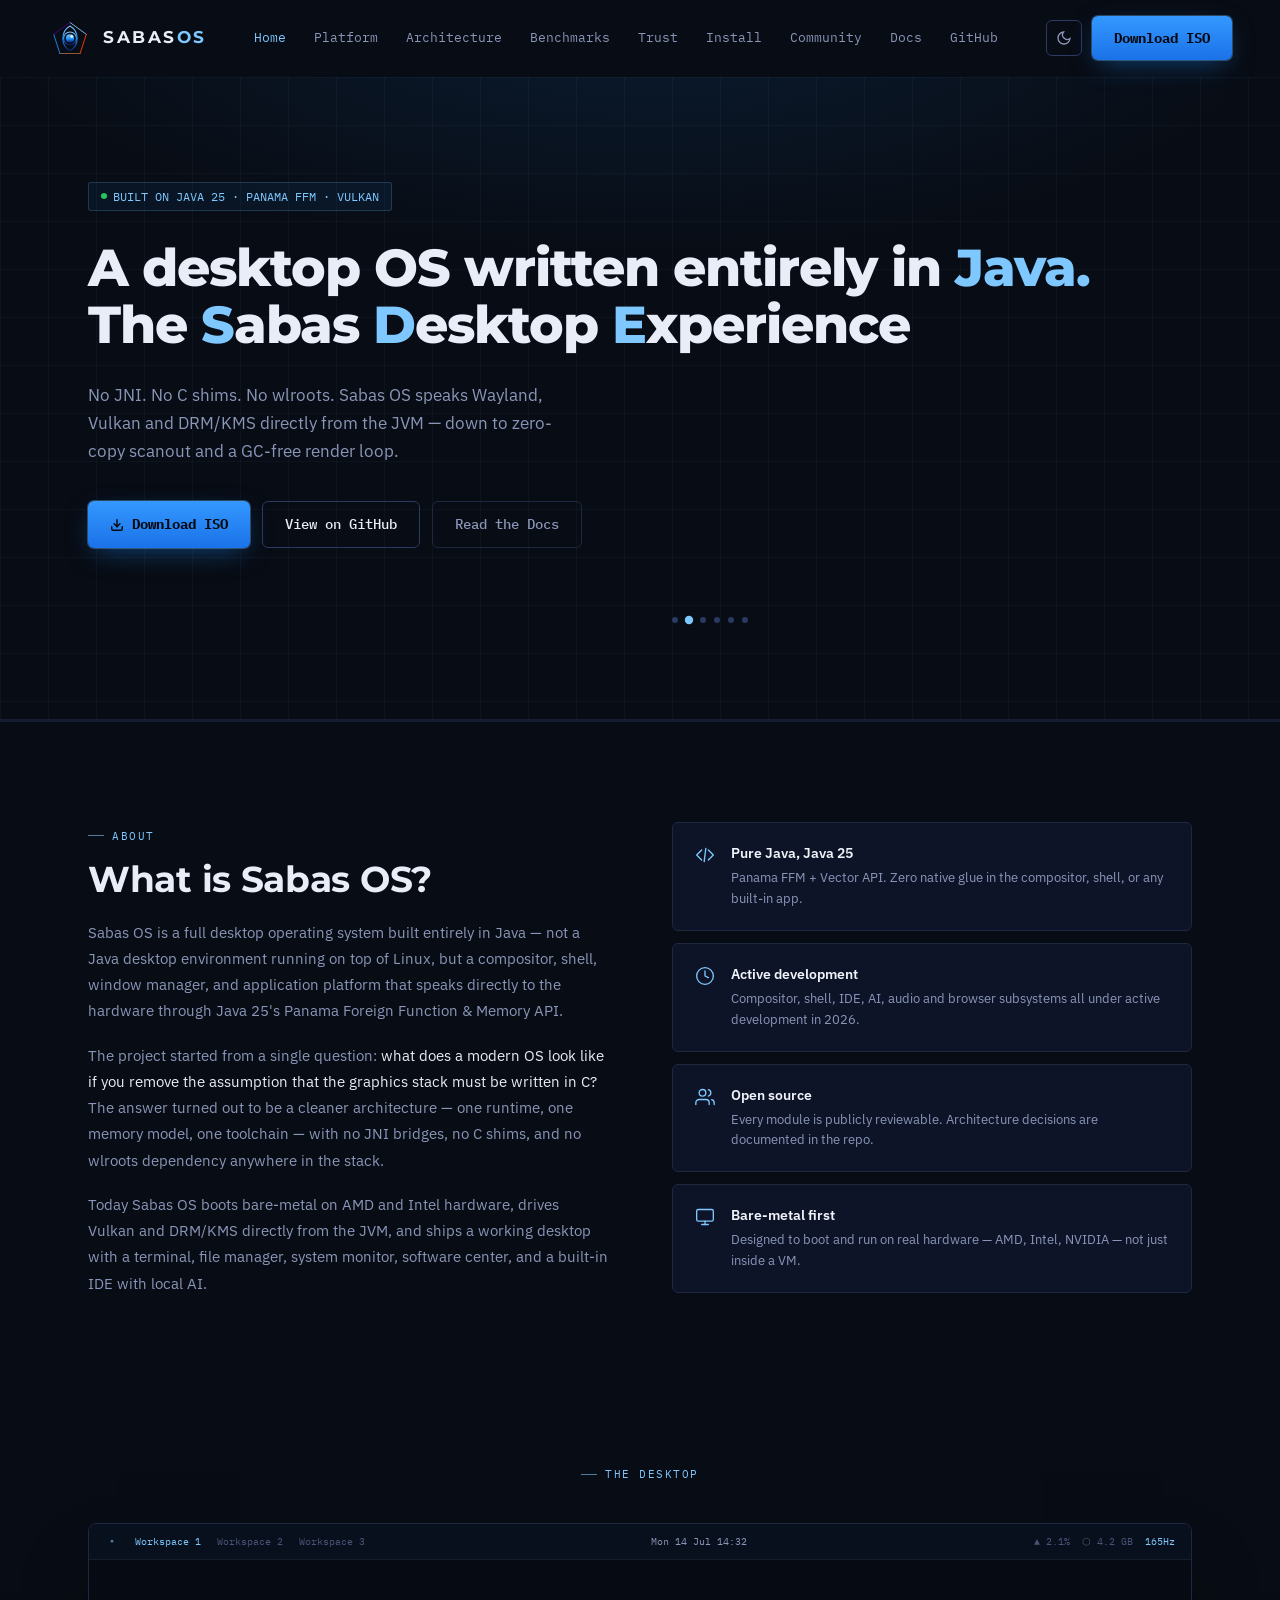
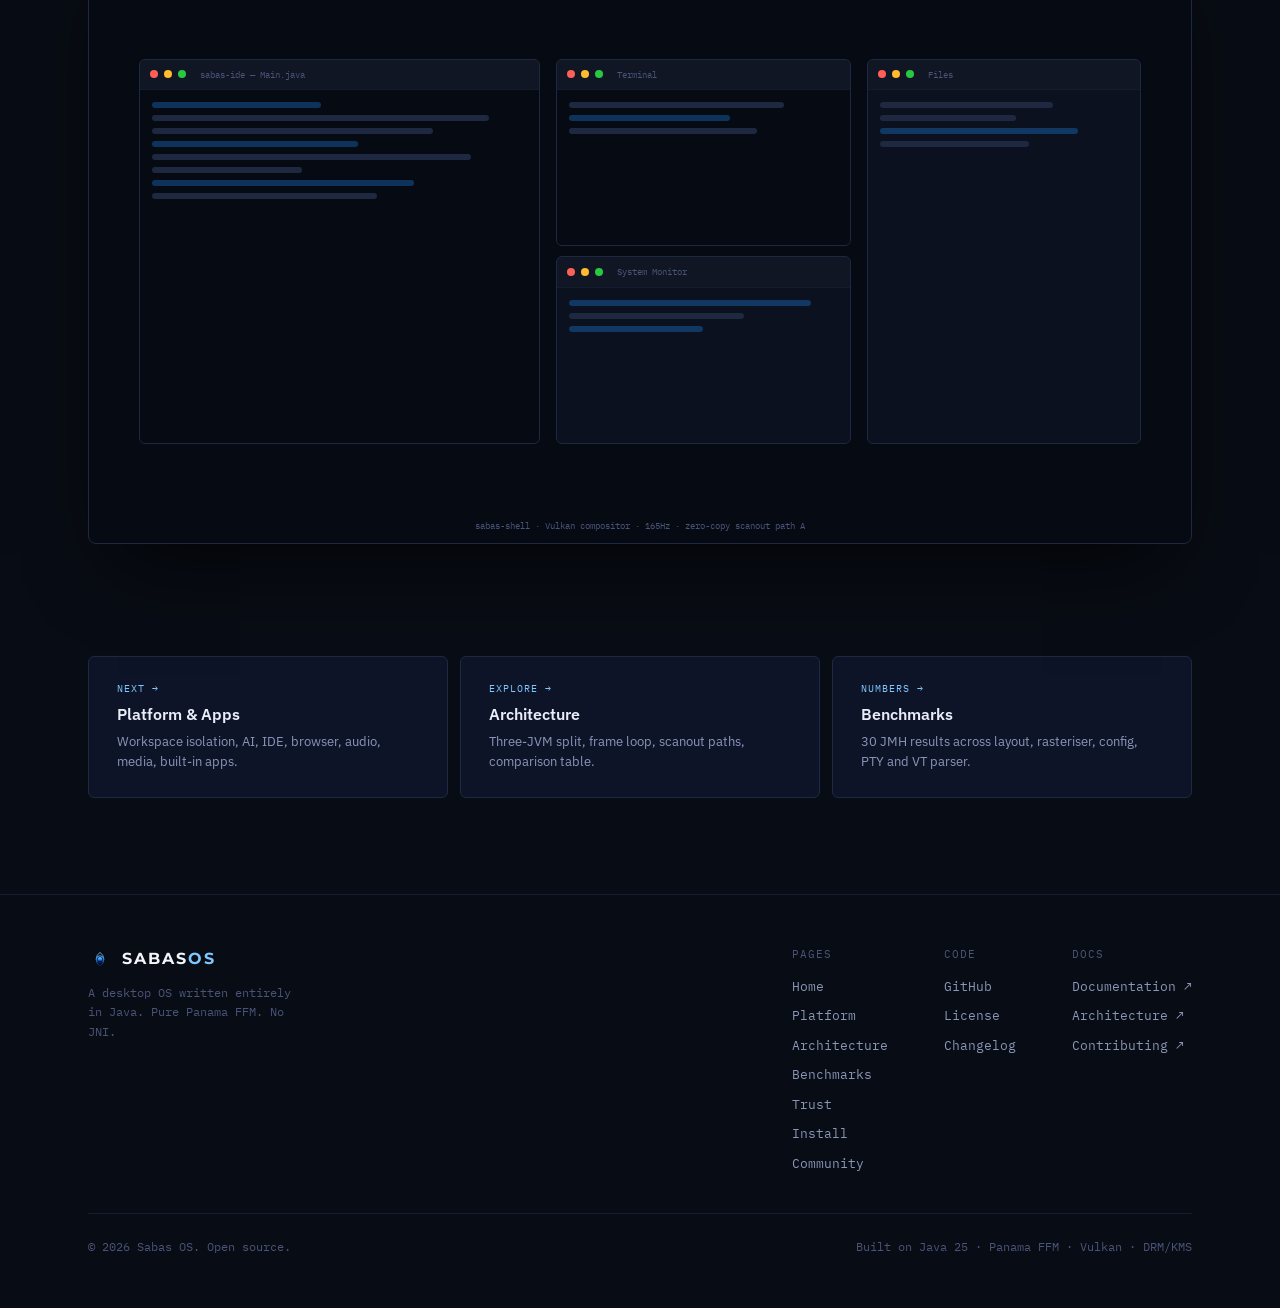
==== commit 363bc8e2: "hero header update" ====
--- a/index.html
+++ b/index.html
@@ -44,15 +44,17 @@
 <section class="hero grid-bg">
   <div class="hero-glow"></div>
   <div class="wrap hero-inner" style="position:relative;">
-    <div>
+    <div class="hero-top">
       <div class="badge">
         <span class="badge-dot"></span>
         BUILT ON JAVA 25 · PANAMA FFM · VULKAN
       </div>
       <h1 class="display hero-headline">
         A desktop OS written entirely in <em>Java.</em><br>
-        The <em>S</em>abas <em>D</em>esktop <em>E</em>xperience</em>
+        The <em>S</em>abas <em>D</em>esktop <em>E</em>xperience
       </h1>
+    </div>
+    <div class="hero-copy">
       <p class="hero-sub">
         No JNI. No C shims. No wlroots. Sabas OS speaks Wayland, Vulkan and DRM/KMS directly from the JVM — down to zero-copy scanout and a GC-free render loop.
       </p>
--- a/assets/style.css
+++ b/assets/style.css
@@ -138,11 +138,14 @@
 /* Hero */
 .hero { position: relative; border-bottom: 1px solid var(--border-soft); }
 .hero-glow { position: absolute; inset: 0; pointer-events: none; background: radial-gradient(ellipse 80% 60% at 50% -10%, rgba(30,144,255,0.12), transparent 65%); }
-.hero-inner { display: grid; grid-template-columns: 1fr 1fr; gap: 64px; align-items: center; padding-block: 104px 96px; }
-.hero-headline { font-size: 58px; font-weight: 800; letter-spacing: -1px; color: var(--text); margin-bottom: 22px; }
+.hero-inner { display: grid; grid-template-columns: 1fr 1fr; column-gap: 64px; row-gap: 28px; align-items: start; padding-block: 104px 96px; }
+.hero-top { grid-column: 1 / -1; }
+.hero-copy { display: flex; flex-direction: column; }
+.hero-flash { align-self: center; }
+.hero-headline { font-size: 52px; font-weight: 800; letter-spacing: -1px; color: var(--text); margin-bottom: 0; white-space: nowrap; }
 .hero-flash { position: relative; }
 .hero-flash-track { position: relative; height: 220px; }
-.hero-card { position: absolute; inset: 0; background: var(--bg-card); border: 1px solid var(--border); border-radius: var(--radius); padding: 36px; display: flex; flex-direction: column; gap: 14px; opacity: 0; transform: translateY(16px); transition: opacity .5s ease, transform .5s ease, border-color .15s; pointer-events: none; }
+.hero-card { position: absolute; inset: 0; background: var(--bg-card); border: 1px solid var(--border); border-radius: var(--radius); padding: 36px; display: flex; flex-direction: column; gap: 14px; opacity: 0; transform: translateY(16px); transition: opacity .26s ease, transform .26s ease, border-color .15s; pointer-events: none; }
 .hero-card.active { opacity: 1; transform: translateY(0); pointer-events: auto; }
 .hero-card.active:hover { border-color: var(--accent-bright); }
 .hero-card-icon { display: flex; }
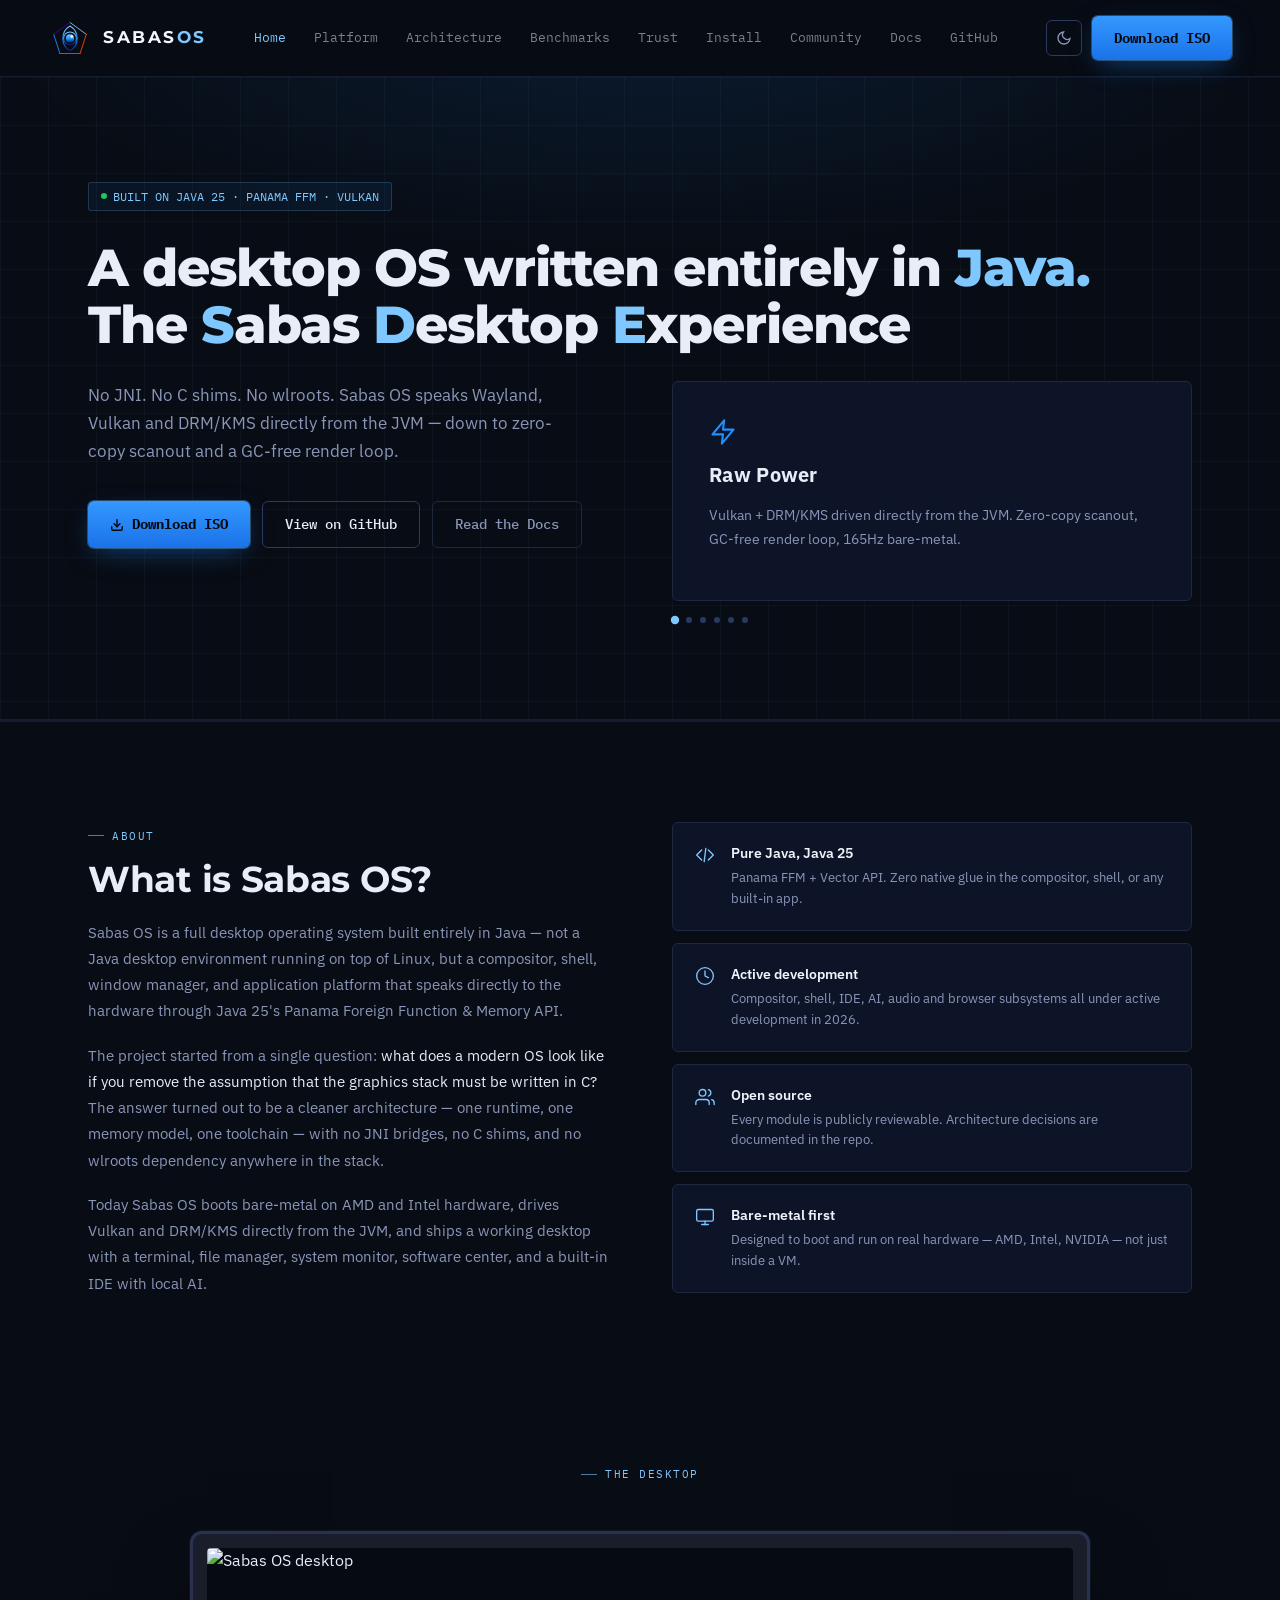
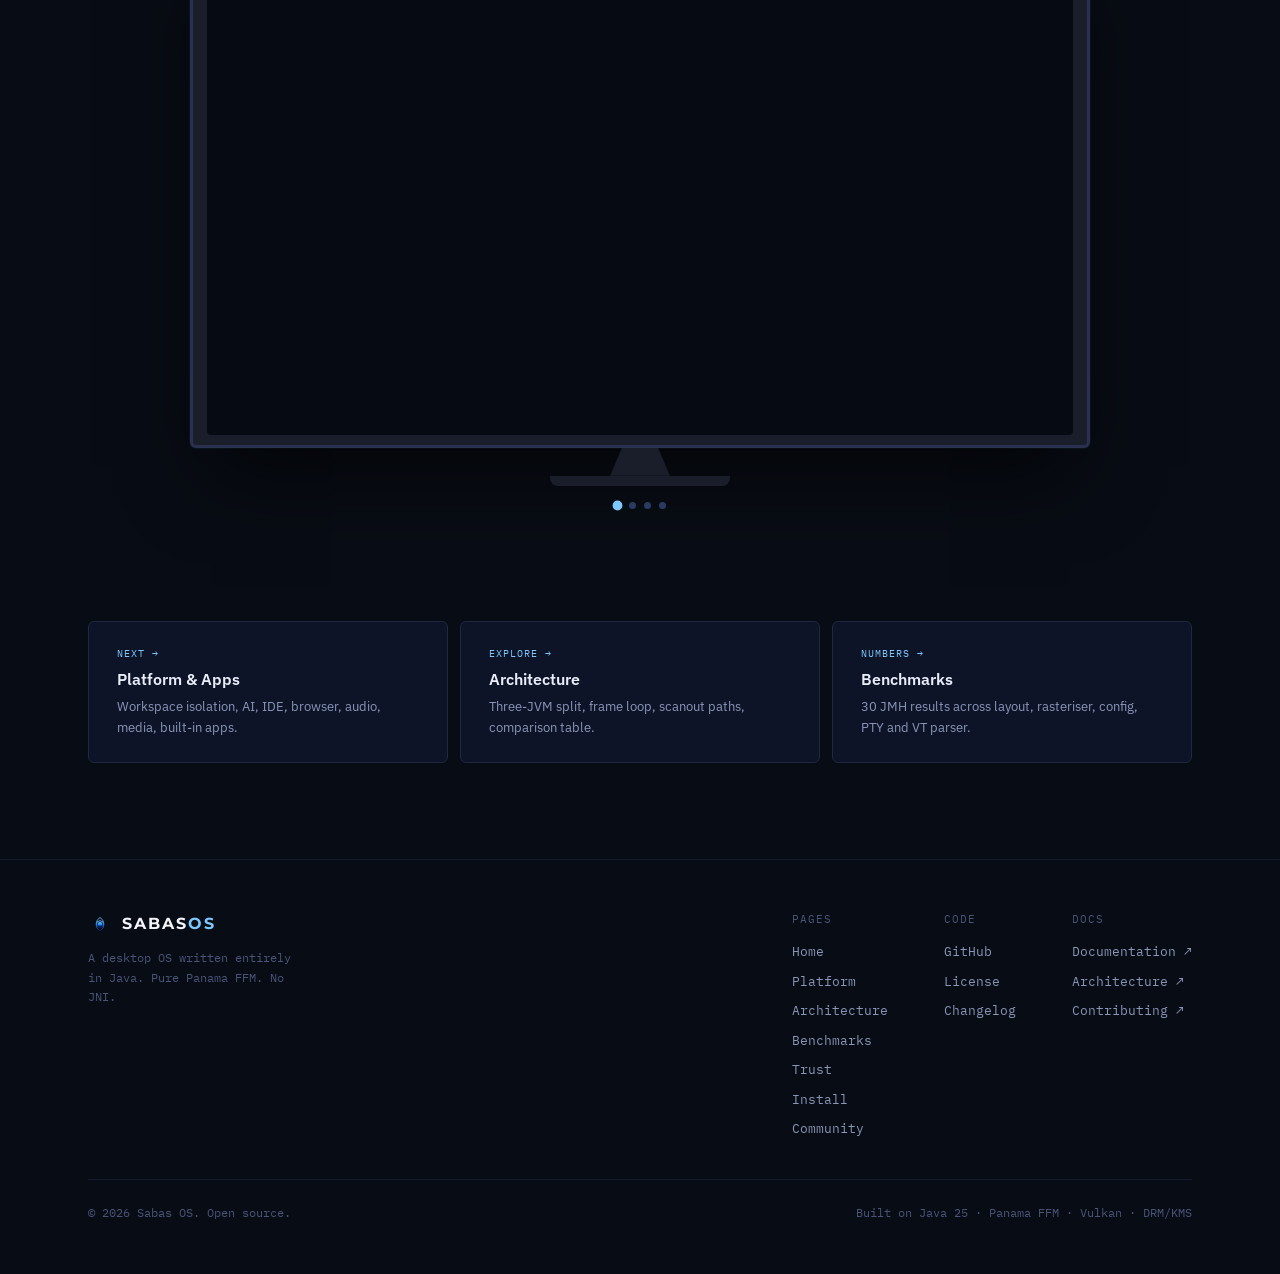
==== commit cae80fed: "feat: replace desktop mock with monitor frame + screenshot carousel" ====
--- a/index.html
+++ b/index.html
@@ -152,87 +152,30 @@
 </section>
 
 <!-- DESKTOP MOCK -->
-<div class="wrap section-sm reveal">
-  <div style="text-align:center;margin-bottom:24px;"><span class="label">THE DESKTOP</span></div>
-  <div class="desktop-mock">
-    <div class="mock-panel">
-      <div class="mock-panel-left">
-        <svg width="14" height="14" viewBox="0 0 200 200" style="opacity:.6"><circle cx="100" cy="102" r="18.73" fill="#7EC8FF"/></svg>
-        <span class="mock-panel-item active">Workspace 1</span>
-        <span class="mock-panel-item">Workspace 2</span>
-        <span class="mock-panel-item">Workspace 3</span>
-      </div>
-      <span class="mock-clock">Mon 14 Jul  14:32</span>
-      <div style="display:flex;gap:12px;align-items:center;">
-        <span class="mock-panel-item">▲ 2.1%</span>
-        <span class="mock-panel-item">⬡ 4.2 GB</span>
-        <span class="mock-panel-item active">165Hz</span>
-      </div>
-    </div>
-    <div class="mock-desktop">
-      <div class="mock-window" style="width:38%;height:72%;">
-        <div class="mock-titlebar">
-          <div class="mock-btn" style="background:#FF5F57;"></div>
-          <div class="mock-btn" style="background:#FEBC2E;"></div>
-          <div class="mock-btn" style="background:#28C840;"></div>
-          <span style="font-family:'IBM Plex Mono',monospace;font-size:9px;color:var(--text-faint);margin-left:8px;">sabas-ide — Main.java</span>
-        </div>
-        <div class="mock-content" style="background:rgba(6,10,18,0.9);">
-          <div class="mock-line accent" style="width:45%;"></div>
-          <div class="mock-line" style="width:90%;"></div>
-          <div class="mock-line" style="width:75%;"></div>
-          <div class="mock-line accent" style="width:55%;"></div>
-          <div class="mock-line" style="width:85%;"></div>
-          <div class="mock-line" style="width:40%;"></div>
-          <div class="mock-line accent" style="width:70%;"></div>
-          <div class="mock-line" style="width:60%;"></div>
-        </div>
-      </div>
-      <div style="display:flex;flex-direction:column;gap:10px;width:28%;height:72%;">
-        <div class="mock-window" style="flex:1;">
-          <div class="mock-titlebar">
-            <div class="mock-btn" style="background:#FF5F57;"></div>
-            <div class="mock-btn" style="background:#FEBC2E;"></div>
-            <div class="mock-btn" style="background:#28C840;"></div>
-            <span style="font-family:'IBM Plex Mono',monospace;font-size:9px;color:var(--text-faint);margin-left:8px;">Terminal</span>
-          </div>
-          <div class="mock-content" style="background:rgba(6,10,18,0.9);">
-            <div class="mock-line" style="width:80%;"></div>
-            <div class="mock-line accent" style="width:60%;"></div>
-            <div class="mock-line" style="width:70%;"></div>
-          </div>
-        </div>
-        <div class="mock-window" style="flex:1;">
-          <div class="mock-titlebar">
-            <div class="mock-btn" style="background:#FF5F57;"></div>
-            <div class="mock-btn" style="background:#FEBC2E;"></div>
-            <div class="mock-btn" style="background:#28C840;"></div>
-            <span style="font-family:'IBM Plex Mono',monospace;font-size:9px;color:var(--text-faint);margin-left:8px;">System Monitor</span>
-          </div>
-          <div class="mock-content">
-            <div class="mock-line accent" style="width:90%;"></div>
-            <div class="mock-line" style="width:65%;"></div>
-            <div class="mock-line accent" style="width:50%;"></div>
-          </div>
-        </div>
-      </div>
-      <div class="mock-window" style="width:26%;height:72%;">
-        <div class="mock-titlebar">
-          <div class="mock-btn" style="background:#FF5F57;"></div>
-          <div class="mock-btn" style="background:#FEBC2E;"></div>
-          <div class="mock-btn" style="background:#28C840;"></div>
-          <span style="font-family:'IBM Plex Mono',monospace;font-size:9px;color:var(--text-faint);margin-left:8px;">Files</span>
-        </div>
-        <div class="mock-content">
-          <div class="mock-line" style="width:70%;"></div>
-          <div class="mock-line" style="width:55%;"></div>
-          <div class="mock-line accent" style="width:80%;"></div>
-          <div class="mock-line" style="width:60%;"></div>
-        </div>
-      </div>
-    </div>
-    <div style="position:absolute;bottom:10px;left:50%;transform:translateX(-50%);font-family:'IBM Plex Mono',monospace;font-size:9px;color:var(--text-faint);white-space:nowrap;">
-      sabas-shell · Vulkan compositor · 165Hz · zero-copy scanout path A
+<div class="wrap section-sm reveal" id="desktop-section">
+  <div style="text-align:center;margin-bottom:32px;"><span class="label">THE DESKTOP</span></div>
+  <div class="monitor-wrap">
+    <!-- Monitor frame -->
+    <div class="monitor-frame">
+      <div class="monitor-screen">
+        <!-- Screenshot carousel -->
+        <div class="screen-track">
+          <img class="screen-slide active" src="screenshots/desktop-1.png" alt="Sabas OS desktop">
+          <img class="screen-slide" src="screenshots/desktop-2.png" alt="Sabas OS IDE">
+          <img class="screen-slide" src="screenshots/desktop-3.png" alt="Sabas OS terminal">
+          <img class="screen-slide" src="screenshots/desktop-4.png" alt="Sabas OS files">
+        </div>
+      </div>
+    </div>
+    <!-- Monitor stand -->
+    <div class="monitor-neck"></div>
+    <div class="monitor-base"></div>
+    <!-- Dots -->
+    <div class="screen-dots">
+      <span class="screen-dot active"></span>
+      <span class="screen-dot"></span>
+      <span class="screen-dot"></span>
+      <span class="screen-dot"></span>
     </div>
   </div>
 </div>
--- a/assets/style.css
+++ b/assets/style.css
@@ -20,6 +20,10 @@
   --flame-dim: rgba(255,69,0,0.15);
   --green: #22C55E;
   --radius: 6px;
+  --nav-bg: rgba(8,12,20,0.85);
+  --nav-bg-scrolled: rgba(8,12,20,0.97);
+  --nav-text: #F3F5FB;
+  --nav-text-dim: rgba(243,245,251,0.5);
 }
 
 [data-theme="light"] {
@@ -38,6 +42,10 @@
   --flame: #D93A00;
   --flame-dim: rgba(217,58,0,0.1);
   --green: #16A34A;
+  --nav-bg: rgba(14,20,40,0.92);
+  --nav-bg-scrolled: rgba(14,20,40,0.98);
+  --nav-text: #F3F5FB;
+  --nav-text-dim: rgba(243,245,251,0.5);
 }
 
 *, *::before, *::after { box-sizing: border-box; margin: 0; padding: 0; }
@@ -124,16 +132,14 @@
 .reveal-delay-3 { transition-delay: .3s; }
 
 /* Nav */
-#nav { position: sticky; top: 0; z-index: 100; display: flex; align-items: center; justify-content: space-between; padding: 16px 48px; border-bottom: 1px solid transparent; transition: border-color .2s, background .2s, backdrop-filter .2s; }
-#nav.scrolled { border-bottom-color: var(--border-soft); background: rgba(8,12,20,0.9); backdrop-filter: blur(12px); }
-[data-theme="light"] #nav { background: rgba(244,247,253,0.95); }
-[data-theme="light"] #nav.scrolled { background: rgba(244,247,253,0.95); }
+#nav { position: sticky; top: 0; z-index: 100; display: flex; align-items: center; justify-content: space-between; padding: 16px 48px; border-bottom: 1px solid var(--border-soft); background: var(--nav-bg); backdrop-filter: blur(12px); transition: border-color .2s, background .2s; }
+#nav.scrolled { background: var(--nav-bg-scrolled); }
 .nav-logo { display: flex; align-items: center; gap: 11px; }
-.nav-logo-text { font-family: 'Montserrat', sans-serif; font-weight: 700; font-size: 17px; letter-spacing: 2.5px; color: var(--text); }
+.nav-logo-text { font-family: 'Montserrat', sans-serif; font-weight: 700; font-size: 17px; letter-spacing: 2.5px; color: var(--nav-text); }
 .nav-logo-text span { color: var(--accent-bright); }
 .nav-links { display: flex; gap: 28px; align-items: center; }
-.nav-links a { font-family: 'IBM Plex Mono', monospace; font-size: 13px; color: var(--text-dim); transition: color .15s; }
-.nav-links a:hover, .nav-links a.active { color: var(--text); }
+.nav-links a { font-family: 'IBM Plex Mono', monospace; font-size: 13px; color: var(--nav-text-dim); transition: color .15s; }
+.nav-links a:hover, .nav-links a.active { color: var(--nav-text); }
 
 /* Hero */
 .hero { position: relative; border-bottom: 1px solid var(--border-soft); }
@@ -334,19 +340,18 @@
 .footer-copy { font-family: 'IBM Plex Mono', monospace; font-size: 12px; color: var(--text-faint); }
 
 /* Desktop mock */
-.desktop-mock { background: #060A12; border: 1px solid var(--border); border-radius: 8px; overflow: hidden; aspect-ratio: 16/9; position: relative; box-shadow: 0 40px 80px -30px rgba(0,0,0,0.8); }
-.mock-panel { position: absolute; top: 0; left: 0; right: 0; height: 36px; background: rgba(10,16,30,0.95); border-bottom: 1px solid var(--border-soft); display: flex; align-items: center; justify-content: space-between; padding: 0 16px; }
-.mock-panel-left { display: flex; align-items: center; gap: 16px; }
-.mock-panel-item { font-family: 'IBM Plex Mono', monospace; font-size: 10px; color: var(--text-faint); }
-.mock-panel-item.active { color: var(--accent-bright); }
-.mock-clock { font-family: 'IBM Plex Mono', monospace; font-size: 10px; color: var(--text-dim); }
-.mock-desktop { position: absolute; top: 36px; left: 0; right: 0; bottom: 0; display: flex; align-items: center; justify-content: center; gap: 16px; padding: 24px; }
-.mock-window { background: rgba(12,18,32,0.96); border: 1px solid var(--border); border-radius: 6px; overflow: hidden; display: flex; flex-direction: column; }
-.mock-titlebar { display: flex; align-items: center; gap: 6px; padding: 8px 10px; border-bottom: 1px solid var(--border-soft); background: rgba(255,255,255,0.02); }
-.mock-btn { width: 8px; height: 8px; border-radius: 50%; }
-.mock-content { padding: 12px; flex: 1; }
-.mock-line { height: 6px; border-radius: 3px; background: var(--border); margin-bottom: 7px; }
-.mock-line.accent { background: rgba(30,144,255,0.3); }
+/* Monitor */
+.monitor-wrap { display: flex; flex-direction: column; align-items: center; }
+.monitor-frame { width: 100%; max-width: 900px; background: #1A1E2A; border: 3px solid #2A3050; border-radius: 12px 12px 6px 6px; padding: 14px 14px 10px; box-shadow: 0 40px 80px -20px rgba(0,0,0,0.7), 0 0 0 1px rgba(126,200,255,0.06); }
+.monitor-screen { width: 100%; aspect-ratio: 16/9; background: #060A12; border-radius: 4px; overflow: hidden; position: relative; }
+.screen-track { position: relative; width: 100%; height: 100%; }
+.screen-slide { position: absolute; inset: 0; width: 100%; height: 100%; object-fit: cover; opacity: 0; transition: opacity .6s ease; }
+.screen-slide.active { opacity: 1; }
+.monitor-neck { width: 60px; height: 28px; background: #1A1E2A; clip-path: polygon(20% 0%, 80% 0%, 100% 100%, 0% 100%); }
+.monitor-base { width: 180px; height: 10px; background: #1A1E2A; border-radius: 0 0 8px 8px; }
+.screen-dots { display: flex; gap: 8px; margin-top: 16px; justify-content: center; }
+.screen-dot { width: 7px; height: 7px; border-radius: 50%; background: var(--border-bright); cursor: pointer; transition: background .3s, transform .3s; }
+.screen-dot.active { background: var(--accent-bright); transform: scale(1.4); }
 
 /* Theme toggle */
 .theme-toggle {
@@ -368,9 +373,6 @@
 [data-theme="light"] .hero-sub { color: var(--text-dim) !important; }
 [data-theme="light"] .terminal { background: #1A1F2E; border-color: #2A3050; }
 [data-theme="light"] .terminal-bar { background: rgba(0,0,0,0.15); border-color: #2A3050; }
-[data-theme="light"] .desktop-mock { background: #1A1F2E; border-color: var(--border); }
-[data-theme="light"] .mock-window { background: rgba(20,26,44,0.97); border-color: #2A3050; }
-[data-theme="light"] .mock-panel { background: rgba(16,20,36,0.97); border-color: #2A3050; }
 [data-theme="light"] .grid-bg {
   background-image:
     linear-gradient(rgba(16,96,204,0.06) 1px, transparent 1px),
